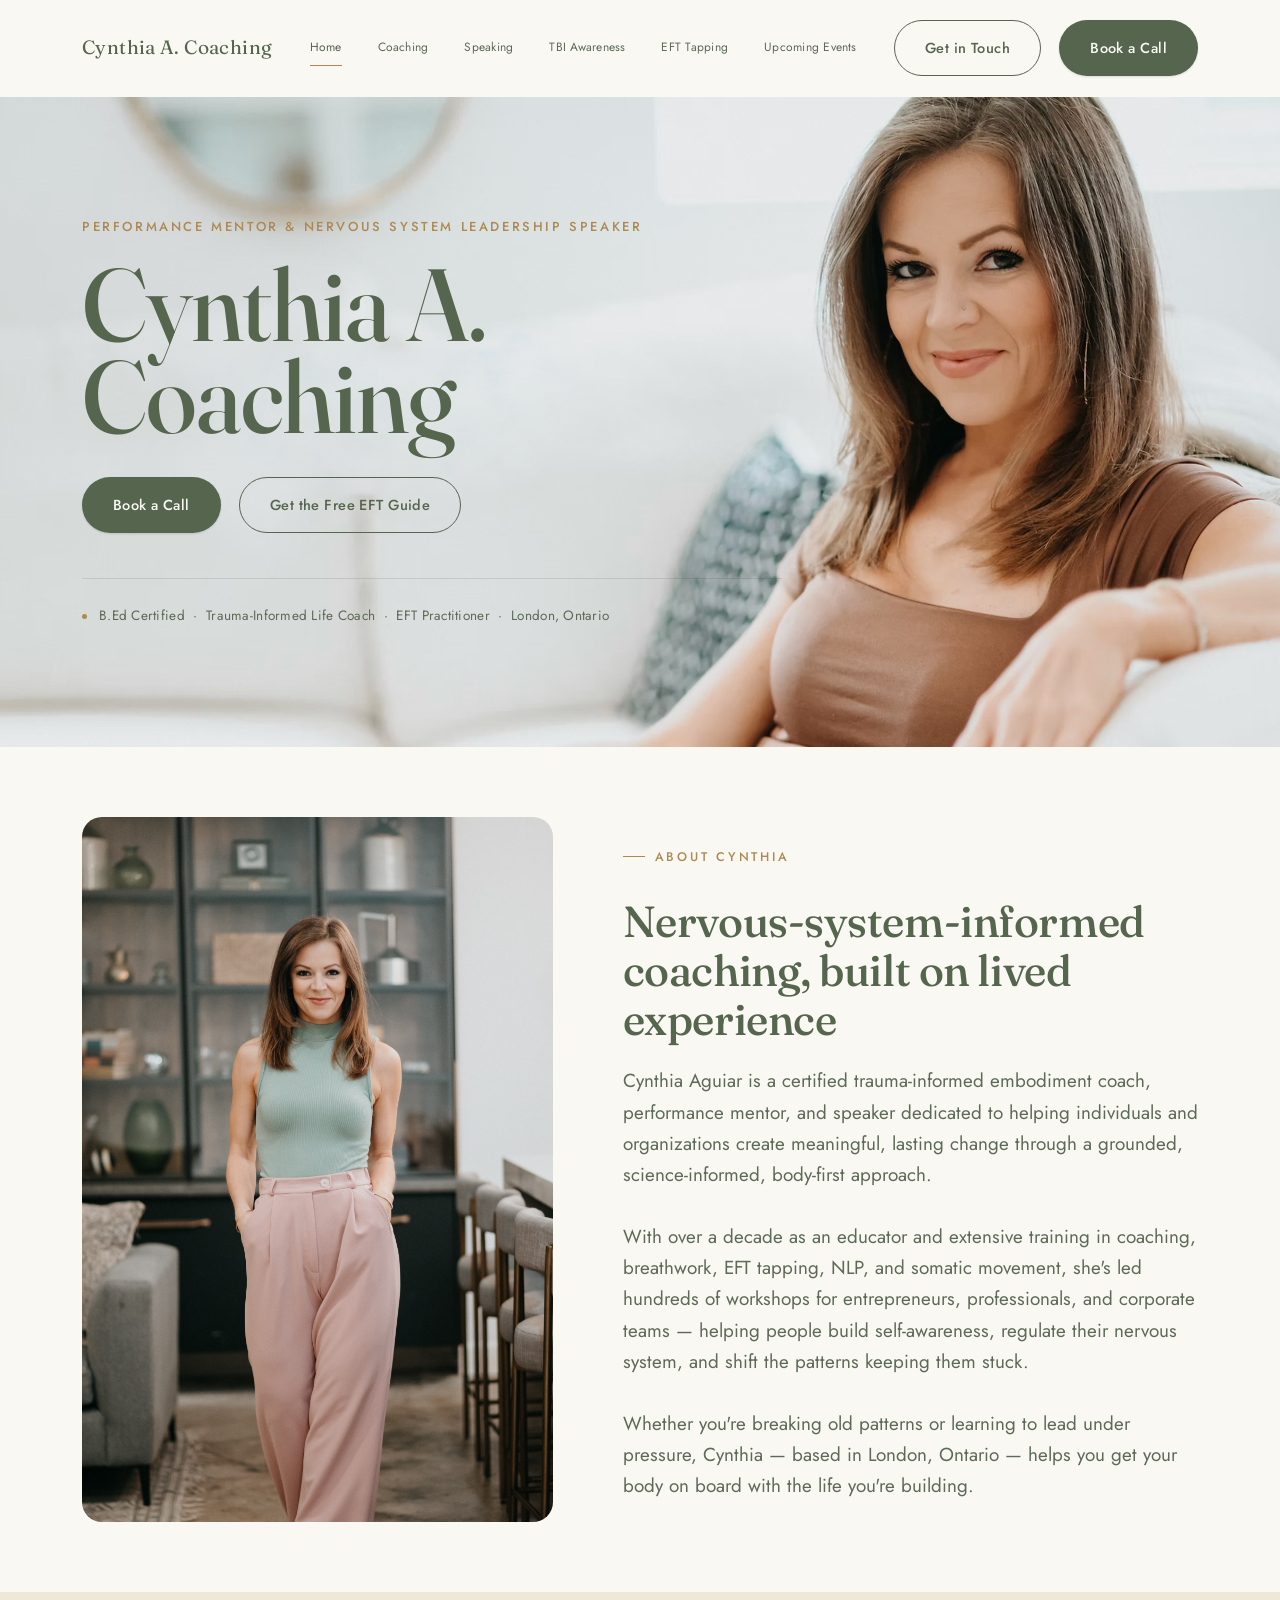
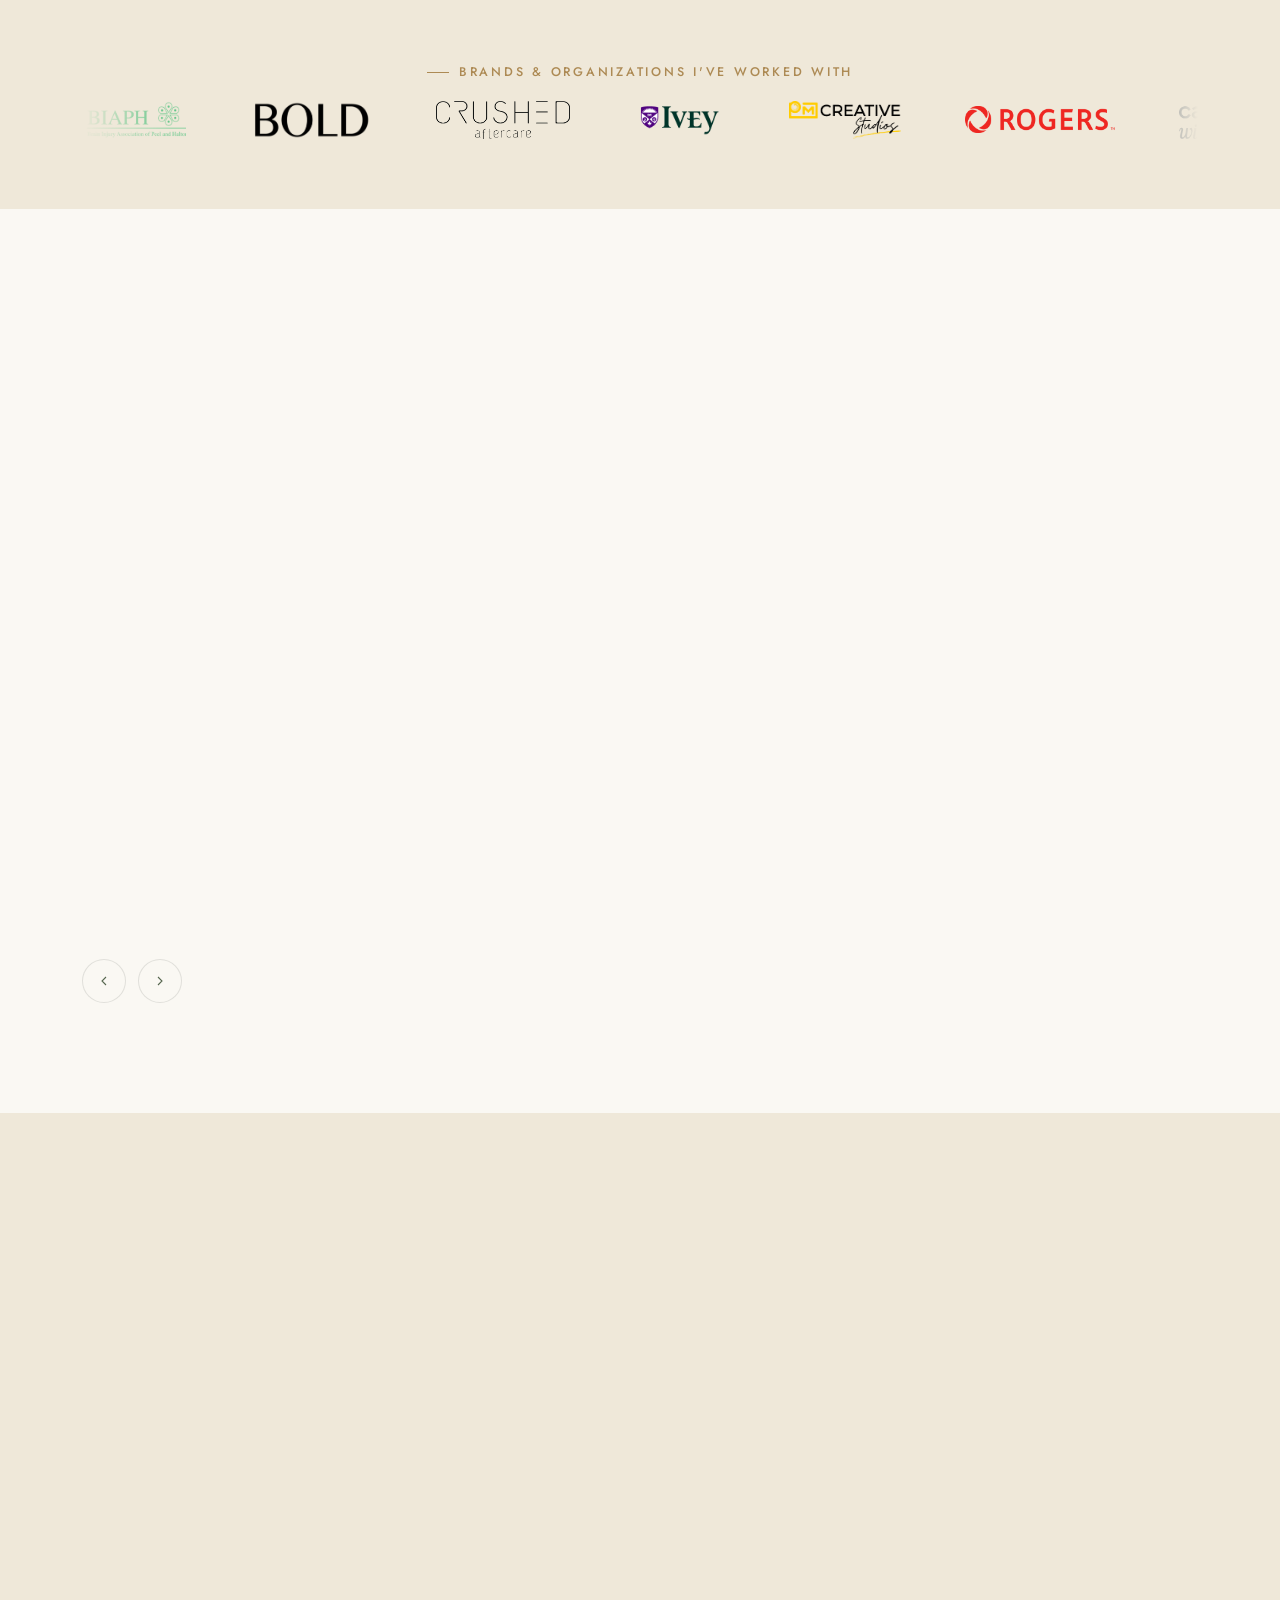
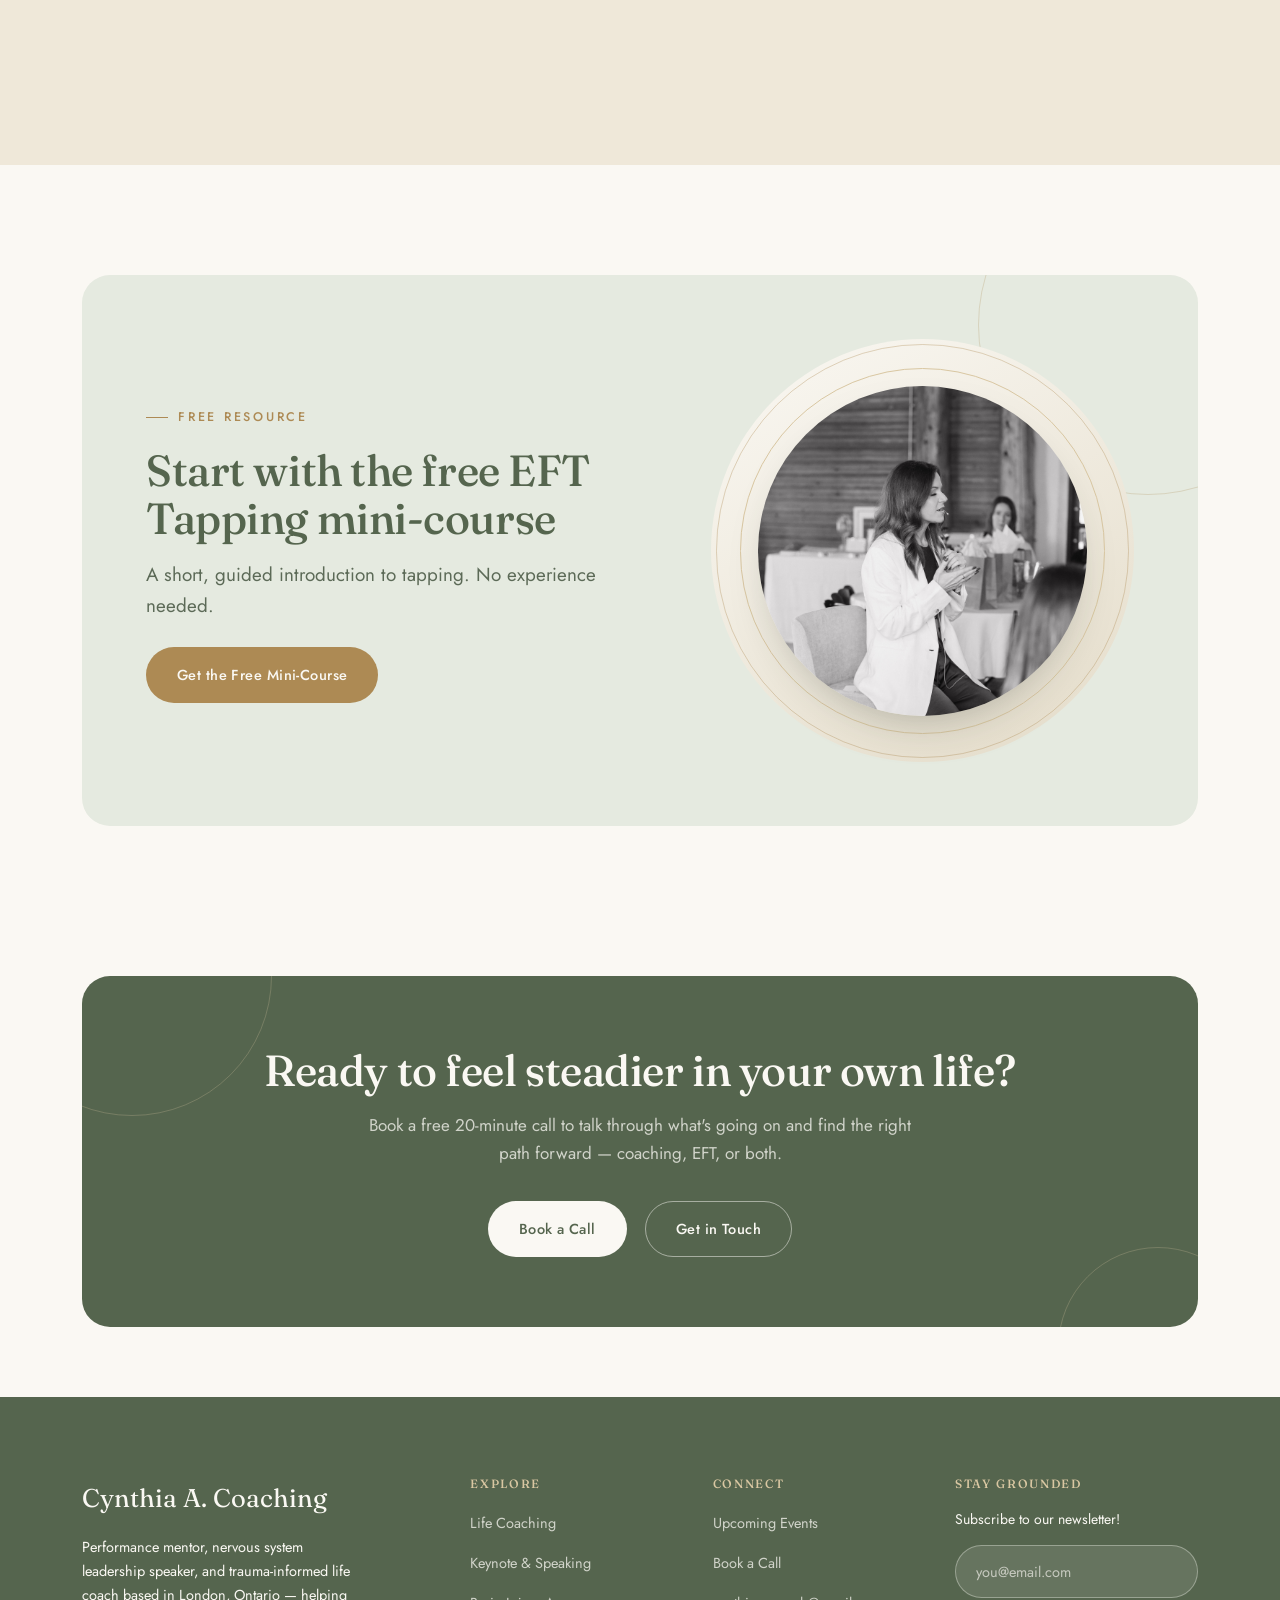
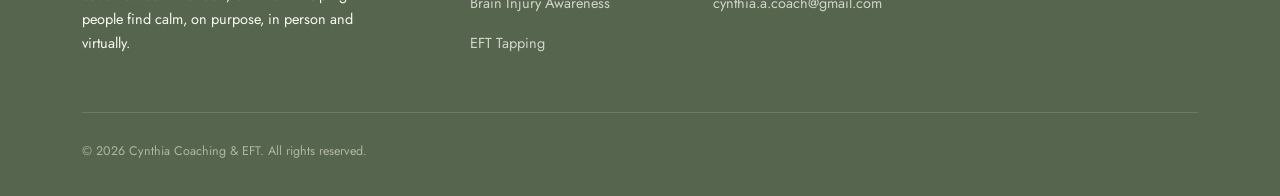
==== index.html @ 51f92c17 "Fix oversized gap after the last featured testimonial .testimonial-featured had a flat margin-bottom" ====
<!doctype html>
<html lang="en">
<head>
<meta charset="UTF-8">
<meta name="viewport" content="width=device-width, initial-scale=1.0">
<title>Life Coach &amp; Speaker in London, Ontario | Cynthia A. Coaching</title>
<meta name="description" content="Trauma-informed life coaching, EFT tapping and keynote speaking with Cynthia Aguiar — serving London, Ontario in person and virtually across Canada.">
<link rel="icon" type="image/svg+xml" href="favicon.svg">
<link rel="icon" type="image/png" sizes="32x32" href="favicon-32.png">
<link rel="apple-touch-icon" href="apple-touch-icon.png">
<meta property="og:type" content="website">
<meta property="og:site_name" content="Cynthia A. Coaching">
<meta property="og:title" content="Life Coach &amp; Speaker in London, Ontario | Cynthia A. Coaching">
<meta property="og:description" content="Trauma-informed life coaching, EFT tapping and keynote speaking with Cynthia Aguiar — serving London, Ontario in person and virtually across Canada.">
<meta property="og:url" content="https://iveyvisuals.github.io/Cynthia_A_Coaching/">
<meta property="og:image" content="https://iveyvisuals.github.io/Cynthia_A_Coaching/images/og-image.jpg">
<meta property="og:image:width" content="1200">
<meta property="og:image:height" content="630">
<meta name="twitter:card" content="summary_large_image">
<meta name="twitter:title" content="Life Coach &amp; Speaker in London, Ontario | Cynthia A. Coaching">
<meta name="twitter:description" content="Trauma-informed life coaching, EFT tapping and keynote speaking with Cynthia Aguiar — serving London, Ontario in person and virtually across Canada.">
<meta name="twitter:image" content="https://iveyvisuals.github.io/Cynthia_A_Coaching/images/og-image.jpg">
<link rel="canonical" href="https://iveyvisuals.github.io/Cynthia_A_Coaching/">
<link rel="preconnect" href="https://fonts.googleapis.com">
<link rel="preconnect" href="https://fonts.gstatic.com" crossorigin>
<link href="https://fonts.googleapis.com/css2?family=Fraunces:ital,opsz,wght@0,9..144,400;0,9..144,500;0,9..144,600;1,9..144,400;1,9..144,500&family=Jost:wght@300;400;500;600&display=swap" rel="stylesheet">
<link rel="stylesheet" href="styles.css?v=16">
<script type="application/ld+json">
{
  "@context": "https://schema.org",
  "@graph": [
    {
      "@type": "ProfessionalService",
      "@id": "https://iveyvisuals.github.io/Cynthia_A_Coaching/#business",
      "name": "Cynthia A. Coaching",
      "alternateName": "Cynthia Aguiar",
      "url": "https://iveyvisuals.github.io/Cynthia_A_Coaching/",
      "image": "https://iveyvisuals.github.io/Cynthia_A_Coaching/images/Cynthia_1.jpg",
      "email": "cynthia.a.coach@gmail.com",
      "description": "Trauma-informed life coaching, EFT tapping, keynote speaking and brain injury awareness education with Cynthia Aguiar, serving London, Ontario in person and virtually across Canada.",
      "areaServed": {
        "@type": "City",
        "name": "London, Ontario, Canada"
      },
      "founder": { "@id": "https://iveyvisuals.github.io/Cynthia_A_Coaching/#cynthia" },
      "priceRange": "$$"
    },
    {
      "@type": "Person",
      "@id": "https://iveyvisuals.github.io/Cynthia_A_Coaching/#cynthia",
      "name": "Cynthia Aguiar",
      "jobTitle": "Life Coach, Keynote Speaker & EFT Practitioner",
      "description": "Trauma-informed life coach, performance mentor and nervous-system leadership speaker based in London, Ontario.",
      "url": "https://iveyvisuals.github.io/Cynthia_A_Coaching/",
      "image": "https://iveyvisuals.github.io/Cynthia_A_Coaching/images/Cynthia_1.jpg",
      "worksFor": { "@id": "https://iveyvisuals.github.io/Cynthia_A_Coaching/#business" },
      "address": {
        "@type": "PostalAddress",
        "addressLocality": "London",
        "addressRegion": "Ontario",
        "addressCountry": "CA"
      }
    }
  ]
}
</script>
</head>
<body>

<header class="site-header">
  <div class="header-inner">
    <a href="index.html" class="logo">Cynthia A. Coaching</a>
    <nav class="main-nav">
      <a href="index.html" class="active">Home</a>
      <a href="life-coaching.html">Coaching</a>
      <a href="keynote-speaking.html">Speaking</a>
      <a href="brain-injury-awareness.html">TBI Awareness</a>
      <a href="eft-tapping.html">EFT Tapping</a>
      <a href="upcoming-events.html">Upcoming Events</a>
      <div class="main-nav-cta">
        <a href="contact.html" target="_blank" rel="noopener" class="btn btn-ghost">Get in Touch</a>
        <a href="https://tidycal.com/cynthiaacoach/discovery" target="_blank" rel="noopener" class="btn btn-primary">Book a Call</a>
      </div>
    </nav>
    <div class="header-cta">
      <a href="contact.html" target="_blank" rel="noopener" class="btn btn-ghost">Get in Touch</a>
      <a href="https://tidycal.com/cynthiaacoach/discovery" target="_blank" rel="noopener" class="btn btn-primary">Book a Call</a>
    </div>
    <button class="nav-toggle" aria-label="Toggle menu"><span></span><span></span><span></span></button>
  </div>
</header>

<main>

  <!-- HERO -->
  <section class="hero">
    <div class="container hero-grid">
      <img src="HeroImage_Cynthia.png" alt="Cynthia Hero Image" class="reveal-pop in">
      <div class="hero-reveal">
        <div class="hero-kicker">Performance Mentor &amp; Nervous System Leadership Speaker</div>
        <h1>Cynthia A. Coaching<br><em></em></h1>
        <div class="btn-row">
          <a href="https://tidycal.com/cynthiaacoach/discovery" target="_blank" rel="noopener" class="btn btn-primary">Book a Call</a>
          <a href="https://go.cynthiacoaching.com/eft" target="_blank" rel="noopener" class="btn btn-ghost">Get the Free EFT Guide</a>
        </div>
        <div class="hero-credential">
          <span class="dot"></span> B.Ed Certified &nbsp;·&nbsp; Trauma-Informed Life Coach &nbsp;·&nbsp; EFT Practitioner &nbsp;·&nbsp; London, Ontario
        </div>
   
      </div>

    </div>
  </section>

  <!-- INTRO -->
<section class="tight">
  <div class="container">
    <div class="about-cynthia">

      <div class="about-image reveal-pop">
        <img src="images/Cynthia_1.jpg" alt="Cynthia Aguiar">
      </div>

      <div class="about-content reveal">
        <div class="eyebrow">About Cynthia</div>

        <h2>Nervous-system-informed coaching, built on lived experience</h2>

        <p class="lede">
          Cynthia Aguiar is a certified trauma-informed embodiment coach, performance mentor, and speaker dedicated to helping individuals and organizations create meaningful, lasting change through a grounded, science-informed, body-first approach.

          <br><br>

          With over a decade as an educator and extensive training in coaching, breathwork, EFT tapping, NLP, and somatic movement, she's led hundreds of workshops for entrepreneurs, professionals, and corporate teams — helping people build self-awareness, regulate their nervous system, and shift the patterns keeping them stuck.

          <br><br>

          Whether you're breaking old patterns or learning to lead under pressure, Cynthia — based in London, Ontario — helps you get your body on board with the life you're building.
        </p>
      </div>

    </div>
  </div>
</section>

  <!-- LOGO CAROUSEL -->
  <section class="section-alt tight">
    <div class="container">
      <div class="eyebrow reveal" style="justify-content:center; display:flex;">Brands &amp; Organizations I've Worked With</div>
      <div class="marquee reveal">
        <div class="marquee-track">
          <img class="logo-chip" src="logos/BIAPH.png" alt="Brain Injury Association of Peel and Halton logo">
          <img class="logo-chip" src="logos/Bold-Logo-07-e1608304509484.png" alt="Bold logo">
          <img class="logo-chip" src="logos/CRUSHED-LOGO-BLACK-1024x290.png" alt="Crushed Aftercare logo">
          <img class="logo-chip" src="logos/Ivey+Logo.png" alt="Ivey Business School logo">
          <img class="logo-chip" src="logos/PMCS_Logo_2C_black.png" alt="PM Creative Studios logo">
          <img class="logo-chip" src="logos/Rogers_logo.svg.webp" alt="Rogers logo">
          <img class="logo-chip" src="logos/carriedwithlove.webp" alt="Carried With Love logo">
          <img class="logo-chip" src="logos/trackunit_logotype_rgb_red.webp" alt="Trackunit logo">
          <!-- duplicated for seamless loop -->
          <img class="logo-chip" src="logos/BIAPH.png" alt="" aria-hidden="true">
          <img class="logo-chip" src="logos/Bold-Logo-07-e1608304509484.png" alt="" aria-hidden="true">
          <img class="logo-chip" src="logos/CRUSHED-LOGO-BLACK-1024x290.png" alt="" aria-hidden="true">
          <img class="logo-chip" src="logos/Ivey+Logo.png" alt="" aria-hidden="true">
          <img class="logo-chip" src="logos/PMCS_Logo_2C_black.png" alt="" aria-hidden="true">
          <img class="logo-chip" src="logos/Rogers_logo.svg.webp" alt="" aria-hidden="true">
          <img class="logo-chip" src="logos/carriedwithlove.webp" alt="" aria-hidden="true">
          <img class="logo-chip" src="logos/trackunit_logotype_rgb_red.webp" alt="" aria-hidden="true">
        </div>
      </div>
    </div>
  </section>

  <!-- SERVICES CAROUSEL -->
  <section>
    <div class="container">
      <div class="section-head reveal">
        <div class="eyebrow">Choose the path that fits where you are</div>
        <h2>Ways To Work Together</h2>
      </div>

      <div data-carousel>
        <div class="carousel">

          <article class="service-card reveal">
            <div class="icon-wrap">
              <svg viewBox="0 0 24 24" fill="none" stroke-width="1.5" stroke-linecap="round" stroke-linejoin="round"><path d="M12 3c-4 3-7 7-7 11a7 7 0 0 0 14 0c0-4-3-8-7-11Z"/><path d="M12 12v9"/></svg>
            </div>
            <h3>1:1 Transformational Coaching</h3>
            <p>Personalized, body-first coaching designed to help you understand and shift the patterns keeping you stuck, regulate your nervous system, strengthen self-trust, and create meaningful change in your life, relationships, career, or business.</p>
            <a href="life-coaching.html" class="card-link">Explore Life Coaching <svg viewBox="0 0 24 24" fill="none" stroke="currentColor" stroke-width="1.6"><path d="M5 12h14M13 6l6 6-6 6"/></svg></a>
          </article>

          <article class="service-card reveal">
            <div class="icon-wrap">
              <svg viewBox="0 0 24 24" fill="none" stroke-width="1.5" stroke-linecap="round" stroke-linejoin="round"><rect x="9" y="2" width="6" height="12" rx="3"/><path d="M5 11a7 7 0 0 0 14 0M12 18v4M8 22h8"/></svg>
            </div>
            <h3>Workshops &amp; Public Speaking</h3>
            <p>Engaging, experiential talks and workshops for organizations, corporate teams, entrepreneurs, and professional communities. Cynthia brings nervous system regulation into real-world conversations around performance, leadership, resilience, workplace well-being, and navigating pressure.</p>
            <a href="keynote-speaking.html" class="card-link">Explore Speaking <svg viewBox="0 0 24 24" fill="none" stroke="currentColor" stroke-width="1.6"><path d="M5 12h14M13 6l6 6-6 6"/></svg></a>
          </article>

          <article class="service-card reveal">
            <div class="icon-wrap">
              <svg viewBox="0 0 24 24" fill="none" stroke-width="1.5" stroke-linecap="round" stroke-linejoin="round"><path d="M8 12V7a2 2 0 1 1 4 0v4M12 11V6a2 2 0 1 1 4 0v5M16 11V8a2 2 0 1 1 4 0v6a7 7 0 0 1-7 7h-1a7 7 0 0 1-6-3.4L4 14"/></svg>
            </div>
            <h3>EFT Tapping</h3>
            <p>A gentle, evidence-informed mind-body technique used to regulate the body's stress response and work with the emotional patterns and beliefs that can sit underneath it. Cynthia offers EFT tapping for individuals, entrepreneurs, performers, students, athletes, and teams.</p>
            <a href="eft-tapping.html" class="card-link">Explore EFT Tapping <svg viewBox="0 0 24 24" fill="none" stroke="currentColor" stroke-width="1.6"><path d="M5 12h14M13 6l6 6-6 6"/></svg></a>
          </article>

          <article class="service-card reveal">
            <div class="icon-wrap">
              <svg viewBox="0 0 24 24" fill="none" stroke-width="1.5" stroke-linecap="round" stroke-linejoin="round"><path d="M12 4a5 5 0 0 1 5 5c0 1.5-.6 2.2-1.2 3-.6.8-1.3 1.6-1.3 3.2V17H9.5v-1.8c0-1.6-.7-2.4-1.3-3.2C7.6 11.2 7 10.5 7 9a5 5 0 0 1 5-5Z"/><path d="M9.5 20h5M10.5 22h3"/></svg>
            </div>
            <h3>Brain Injury Awareness</h3>
            <p>Drawing from Cynthia's own lived experience with brain injury, these talks and workshops combine personal storytelling, nervous system education, and practical strategies for living, working, and leading after brain injury.</p>
            <a href="brain-injury-awareness.html" class="card-link">Learn Her Story <svg viewBox="0 0 24 24" fill="none" stroke="currentColor" stroke-width="1.6"><path d="M5 12h14M13 6l6 6-6 6"/></svg></a>
          </article>

        </div>
        <div class="carousel-nav">
          <button class="carousel-btn" data-prev aria-label="Previous"><svg viewBox="0 0 24 24" fill="none" stroke="currentColor" stroke-width="1.6"><path d="M15 6l-6 6 6 6"/></svg></button>
          <button class="carousel-btn" data-next aria-label="Next"><svg viewBox="0 0 24 24" fill="none" stroke="currentColor" stroke-width="1.6"><path d="M9 6l6 6-6 6"/></svg></button>
        </div>
      </div>
    </div>
  </section>

  <!-- WHY WORK WITH CYNTHIA -->
  <section class="section-alt">
    <div class="container">
      <div class="section-head reveal">
        <div class="eyebrow">A calmer nervous system changes everything else</div>
        <h2>Why Work With Me?</h2>
      </div>
      <div class="grid-4">
        <div class="pillar reveal">
          <span class="num">01</span>
          <h3>More Than a Mindset</h3>
          <p>We work with the whole person.
Your thoughts matter, but so do your beliefs, emotions, patterns and nervous system responses.</p>
        </div>
        <div class="pillar reveal">
          <span class="num">02</span>
          <h3>Designed for Transformation</h3>
          <p>Conscious insight meets subconscious and body-based work. I integrate coaching, EFT tapping,
nervous system regulation and somatic practices, selecting the right tools based on your goals.</p>
        </div>
        <div class="pillar reveal">
          <span class="num">03</span>
          <h3>Personalized to You</h3>
          <p>No cookie-cutter process. While every coaching program follows a strategic transformational framework,

every session is personalized to your goals, challenges and season of life.</p>
        </div>
        <div class="pillar reveal">
          <span class="num">04</span>
          <h3>Experience + Expertise</h3>
          <p>A trauma-informed approach shaped by professional training and years of experience in
coaching, education, nervous system work, EFT, somatic practices and high-performance
environments.</p>
        </div>
      </div>
    </div>
  </section>

  <!-- FREE OFFER -->
  <section id="offer">
    <div class="container">
      <div class="offer">
        <div class="reveal">
          <div class="eyebrow">Free Resource</div>
          <h2>Start with the free EFT Tapping mini-course</h2>
          <p class="lede" style="margin-top:16px;">A short, guided introduction to tapping. No experience needed.</p>
          <div class="btn-row" style="margin-top:26px;">
            <a href="https://go.cynthiacoaching.com/eft" target="_blank" rel="noopener" class="btn btn-gold">Get the Free Mini-Course</a>
          </div>
        </div>
        <div class="offer-visual reveal-pop">
          <div class="breath-wrap">
            <div class="breath-ring r1"></div>
            <div class="breath-ring r2"></div>
            <img src="images/EFTTapping_4.jpg" alt="Cynthia Aguiar" style="object-position: center 12%;">
          </div>
        </div>
      </div>
    </div>
  </section>

  <!-- CTA BAND -->
  <section id="book" class="tight">
    <div class="container">
      <div class="cta-band reveal">
        <h2>Ready to feel steadier in your own life?</h2>
        <p>Book a free 20-minute call to talk through what's going on and find the right path forward — coaching, EFT, or both.</p>
        <div class="btn-row">
          <a href="https://tidycal.com/cynthiaacoach/discovery" target="_blank" rel="noopener" class="btn btn-light">Book a Call</a>
          <a href="contact.html" target="_blank" rel="noopener" class="btn btn-ghost" style="border-color:rgba(250,248,243,0.5); color:#FAF8F3;">Get in Touch</a>
        </div>
      </div>
    </div>
  </section>

</main>

<footer class="site-footer">
  <div class="container">
    <div class="footer-grid">
      <div>
        <div class="footer-logo">Cynthia A. Coaching</div>
        <p style="max-width:280px; font-size:14.5px; color: #FAF8F3;">Performance mentor, nervous system leadership speaker, and trauma-informed life coach based in London, Ontario &mdash; helping people find calm, on purpose, in person and virtually.</p>
      </div>
      <div class="footer-col">
        <h4>Explore</h4>
        <ul>
          <li><a href="life-coaching.html">Life Coaching</a></li>
          <li><a href="keynote-speaking.html">Keynote &amp; Speaking</a></li>
          <li><a href="brain-injury-awareness.html">Brain Injury Awareness</a></li>
          <li><a href="eft-tapping.html">EFT Tapping</a></li>
        </ul>
      </div>
      <div class="footer-col">
        <h4>Connect</h4>
        <ul>
          <li><a href="upcoming-events.html">Upcoming Events</a></li>
          <li><a href="https://tidycal.com/cynthiaacoach/discovery" target="_blank" rel="noopener">Book a Call</a></li>
          <li><a href="mailto:cynthia.a.coach@gmail.com">cynthia.a.coach@gmail.com</a></li>
        </ul>
      </div>
      <div class="footer-col">
        <h4>Stay Grounded</h4>
        <p style="font-size:14px; margin-bottom:14px; color:#FAF8F3">Subscribe to our newsletter!</p>
        <form class="offer-form" style="margin:0;">
          <input type="email" required placeholder="you@email.com">
        </form>
      </div>
    </div>
    <div class="footer-bottom">
      <span>© 2026 Cynthia Coaching &amp; EFT. All rights reserved.</span>
      
    </div>
  </div>
</footer>

<script src="script.js"></script>
</body>
</html>
---- styles.css ----
/* =========================================================
   CYNTHIA — Life & EFT Coaching
   Design tokens
   ========================================================= */
:root{
  --bg:            #FAF8F3;   /* soft ivory */
  --bg-alt:        #EFE8D9;   /* warm sand */
  --bg-deep:       #E4DCC9;   /* deeper sand, for contrast blocks */
  --sage:          #8A9A82;   /* calm sage */
  --sage-dark:     #55654E;   /* deep moss, headings on light */
  --sage-pale:     #E5EAE0;   /* pale sage wash */
  --ink:           #2B342A;   /* near-black green, primary text */
  --ink-soft:      #5C6A57;   /* secondary text */
  --gold:          #AD8A54;   /* muted brass accent */
  --gold-light:    #D9C7A2;
  --line:          rgba(43,52,42,0.12);
  --line-soft:     rgba(43,52,42,0.07);
  --white:         #FFFFFF;

  --font-display:  'Fraunces', 'Iowan Old Style', serif;
  --font-body:     'Jost', 'Inter', sans-serif;

  --container:     1180px;
  --radius-s:      6px;
  --radius-m:      14px;
  --radius-l:      28px;

  --ease: cubic-bezier(.4,0,.2,1);
}

*, *::before, *::after{ box-sizing: border-box; }
html{ scroll-behavior: smooth; }
@media (prefers-reduced-motion: reduce){
  html{ scroll-behavior: auto; }
  *, *::before, *::after{ animation-duration: 0.001ms !important; animation-iteration-count: 1 !important; transition-duration: 0.001ms !important; scroll-behavior: auto !important; }
}

body{
  margin:0;
  background: var(--bg);
  color: var(--ink);
  font-family: var(--font-body);
  font-size: 17px;
  line-height: 1.65;
  -webkit-font-smoothing: antialiased;
  overflow-x: hidden;
}

img{ max-width:100%; display:block; }
a{ color: inherit; text-decoration:none; }
ul{ margin:0; padding:0; list-style:none; }
button{ font-family: inherit; cursor:pointer; }

.container{
  max-width: var(--container);
  margin: 0 auto;
  padding: 0 32px;
}

/* ---------- Typography ---------- */
h1,h2,h3,h4{
  font-family: var(--font-display);
  color: var(--sage-dark);
  font-weight: 500;
  line-height: 1.12;
  margin: 0;
  letter-spacing: -0.01em;
}
h1{ font-size: clamp(2.6rem, 5vw, 4.4rem); font-weight: 480; }
h2{ font-size: clamp(2rem, 3.4vw, 2.9rem); }
h3{ font-size: clamp(1.25rem, 2vw, 1.6rem); }
p{ margin: 0 0 1em; color: var(--ink-soft); }
p:last-child{ margin-bottom: 0; }

.eyebrow{
  display:inline-flex;
  align-items:center;
  gap:10px;
  font-family: var(--font-body);
  font-size: 12.5px;
  letter-spacing: 0.22em;
  text-transform: uppercase;
  color: var(--gold);
  font-weight: 500;
  margin-bottom: 18px;
}
.eyebrow::before{
  content:"";
  width: 22px; height: 1px;
  background: var(--gold);
}

.lede{
  font-size: 1.18rem;
  color: var(--ink-soft);
  max-width: 620px;
}

/* ---------- Buttons ---------- */
.btn{
  display:inline-flex;
  align-items:center;
  justify-content:center;
  gap:8px;
  padding: 15px 30px;
  border-radius: 999px;
  font-size: 14.5px;
  letter-spacing: 0.03em;
  font-weight: 500;
  border: 1px solid transparent;
  transition: transform .35s var(--ease), background .35s var(--ease), color .35s var(--ease), border-color .35s var(--ease), box-shadow .35s var(--ease);
  white-space: nowrap;
}
.btn-primary{
  background: var(--sage-dark);
  color: var(--bg);
  box-shadow: 0 1px 2px rgba(43,52,42,0.15);
}
.btn-primary:hover{ background: var(--ink); transform: translateY(-2px); box-shadow: 0 10px 24px rgba(43,52,42,0.22); }
.btn-ghost{
  background: transparent;
  color: var(--sage-dark);
  border-color: var(--sage-dark);
}
.btn-ghost:hover{ background: var(--sage-dark); color: var(--bg); transform: translateY(-2px); }
.btn-gold{
  background: var(--gold);
  color: var(--bg);
}
.btn-gold:hover{ background: var(--sage-dark); transform: translateY(-2px); }
.btn-light{
  background: var(--bg);
  color: var(--sage-dark);
}
.btn-light:hover{ background: var(--white); transform: translateY(-2px); }
.btn-row{ display:flex; gap:14px; flex-wrap:wrap; align-items:center; }

/* ---------- Header ---------- */
.site-header{
  position: sticky;
  top:0;
  z-index: 100;
  background: rgba(250,248,243,0.86);
  backdrop-filter: blur(10px);
  border-bottom: 1px solid transparent;
  transition: border-color .4s var(--ease), background .4s var(--ease);
}
.site-header.scrolled{
  border-bottom-color: var(--line);
}
.header-inner{
  display:flex;
  align-items:center;
  justify-content:space-between;
  padding: 20px 32px;
  max-width: var(--container);
  margin:0 auto;
}
.logo{
  font-family: var(--font-display);
  font-size: 1.2rem;
  letter-spacing: 0.02em;
  color: var(--sage-dark);
  display:flex;
  align-items:baseline;
  gap:10px;
}
.logo small{
  font-family: var(--font-body);
  font-size: 10.5px;
  letter-spacing: 0.18em;
  text-transform: uppercase;
  color: var(--gold);
  font-weight: 500;
}
.main-nav{
  display:flex;
  align-items:center;
  gap: 36px;
}
.main-nav a{
  font-size: 12px;
  letter-spacing: 0.02em;
  color: var(--ink-soft);
  position: relative;
  padding: 4px 0;
  transition: color .3s var(--ease);
}
.main-nav a:hover, .main-nav a.active{ color: var(--sage-dark); }
.main-nav a.active::after{
  content:"";
  position:absolute;
  left:0; right:0; bottom:-4px;
  height:1px;
  background: var(--gold);
}
.header-cta{ display:flex; align-items:center; gap:18px; }
.main-nav-cta{ display:none; }
.nav-toggle{
  display:none;
  background:none; border:none;
  width: 30px; height: 22px;
  position:relative;
}
.nav-toggle span{
  position:absolute; left:0; right:0; height:1px; background: var(--sage-dark);
  transition: transform .3s var(--ease), opacity .3s var(--ease), top .3s var(--ease);
}
.nav-toggle span:nth-child(1){ top:0; }
.nav-toggle span:nth-child(2){ top:10px; }
.nav-toggle span:nth-child(3){ top:20px; }
.nav-toggle.open span:nth-child(1){ top:10px; transform: rotate(45deg); }
.nav-toggle.open span:nth-child(2){ opacity:0; }
.nav-toggle.open span:nth-child(3){ top:10px; transform: rotate(-45deg); }

/* ---------- Breathing ring signature motif ---------- */
.breath-wrap{ position:relative; display:flex; align-items:center; justify-content:center; width:78%; height:78%; }
.breath-wrap img{
  width:100%; height:100%;
  object-fit:cover;
  border-radius:50%;
  display:block;
  position:relative;
  z-index:1;
  box-shadow: 0 20px 45px -20px rgba(43,52,42,0.35);
}
.breath-ring{
  position:absolute;
  border:1px solid var(--gold-light);
  border-radius:50%;
  animation: breathe 7s var(--ease) infinite;
  pointer-events:none;
}
.breath-ring.r1{ inset:-18px; animation-delay: 0s; }
.breath-ring.r2{ inset:-42px; animation-delay: .6s; border-color: rgba(173,138,84,0.35); }
.breath-ring.r3{ inset:-70px; animation-delay: 1.2s; border-color: rgba(173,138,84,0.2); }
@keyframes breathe{
  0%   { transform: scale(0.96); opacity: .55; }
  50%  { transform: scale(1.04); opacity: .95; }
  100% { transform: scale(0.96); opacity: .55; }
}

.divider-breath{
  display:flex; align-items:center; justify-content:center;
  gap: 10px;
  margin: 0 auto;
  width: fit-content;
}
.divider-breath span{
  width:6px; height:6px; border-radius:50%;
  background: var(--gold-light);
  animation: breathe-dot 3.6s var(--ease) infinite;
}
.divider-breath span:nth-child(2){ animation-delay: .4s; background: var(--gold); width:8px; height:8px; }
.divider-breath span:nth-child(3){ animation-delay: .8s; }
@keyframes breathe-dot{
  0%,100%{ transform: scale(0.85); opacity:.5; }
  50%{ transform: scale(1.25); opacity:1; }
}

/* ---------- Sections ---------- */
section{ padding: 110px 0; position:relative; }
section.tight{ padding: 70px 0; }
.section-alt{ background: var(--bg-alt); }
.section-deep{ background: var(--sage-dark); color: var(--bg); }
.section-deep h2, .section-deep h3{ color: var(--bg); }
.section-deep p{ color: rgba(250,248,243,0.75); }
.section-deep .eyebrow{ color: var(--gold-light); }
.section-deep .eyebrow::before{ background: var(--gold-light); }
.section-deep .audience-card h3{ color: var(--ink); }
.section-deep .audience-card p{ color: var(--ink-soft); }

.section-head{ max-width: 720px; margin-bottom: 56px; }
.section-head.center{ margin-left:auto; margin-right:auto; text-align:center; }

/* reveal-on-scroll */
.reveal{ opacity:0; transform: translateY(26px); transition: opacity .9s var(--ease), transform .9s var(--ease); }
.reveal.in{ opacity:1; transform:none; }
.reveal-pop{ opacity:0; transform: scale(.94) translateY(14px); transition: opacity .8s var(--ease), transform .8s var(--ease); }
.reveal-pop.in{ opacity:1; transform: scale(1) translateY(0); }

/* Hero text — fades in on page load (always above the fold, no scroll trigger needed) */
@keyframes hero-fade-in{
  from{ opacity:0; transform: translateY(22px); }
  to{ opacity:1; transform: none; }
}
.hero-reveal{ animation: hero-fade-in 1s var(--ease) both; }

/* ---------- Hero ---------- */
.hero{
  padding: 45px 0 45px;
  position:relative;
  overflow:hidden;
}
.hero-grid{
  display:grid;
  grid-template-columns: 1.05fr 0.95fr;
  gap: 64px;
  align-items:center;
}
.hero-kicker{
  font-family: var(--font-body);
  font-size: 13px;
  letter-spacing: 0.2em;
  text-transform: uppercase;
  color: var(--gold);
  margin-bottom: 20px;
  font-weight: 500;
}
.hero h1{ margin-bottom: 20px; }
.hero h1 em{ font-style: italic; color: var(--gold); }
.hero .lede{ margin-bottom: 36px; }
.hero-credential{
  display:flex; gap:12px; align-items:center;
  margin-top: 34px;
  padding-top: 26px;
  border-top: 1px solid var(--line);
  font-size: 13.5px;
  color: var(--ink-soft);
  letter-spacing: .02em;
}
.hero-credential .dot{ width:5px; height:5px; border-radius:50%; background: var(--gold); flex:none; }

.portrait-frame{
  position:relative;
  aspect-ratio: 4/5;
  border-radius: var(--radius-l);
  background: linear-gradient(150deg, var(--sage-pale), var(--bg-deep));
  display:flex; align-items:center; justify-content:center;
  overflow:visible;
}
.portrait-frame .placeholder-label{
  position:absolute; bottom:22px; left:22px; right:22px;
  font-size:11.5px; letter-spacing:.1em; text-transform:uppercase;
  color: var(--sage-dark); opacity:.55;
  background: rgba(255,255,255,.55);
  padding:8px 14px; border-radius: 999px;
  text-align:center;
}
.portrait-svg{ width: 58%; opacity: .85; }

/* ---------- Logo marquee ---------- */
.marquee{
  overflow:hidden;
  position:relative;
  -webkit-mask-image: linear-gradient(90deg, transparent, #000 8%, #000 92%, transparent);
  mask-image: linear-gradient(90deg, transparent, #000 8%, #000 92%, transparent);
}
.marquee-track{
  display:flex;
  align-items:center;
  width: max-content;
  gap: 64px;
  animation: scroll-left 34s linear infinite;
}
.marquee:hover .marquee-track{ animation-play-state: paused; }
@keyframes scroll-left{
  from{ transform: translateX(0); }
  to{ transform: translateX(-50%); }
}
.logo-chip{
  height: 38px;
  width: auto;
  max-width: 150px;
  object-fit: contain;
  flex: none;
  transition: transform .3s var(--ease);
}
.logo-chip:hover{ transform: translateY(-3px); }

/* ---------- Service / card carousel ---------- */
.carousel{
  display:flex;
  gap: 26px;
  overflow-x:auto;
  scroll-snap-type: x mandatory;
  padding: 6px 4px 26px;
  scrollbar-width: none;
}
.carousel::-webkit-scrollbar{ display:none; }
.carousel > *{ scroll-snap-align:start; flex: 0 0 auto; }

.service-card{
  width: min(340px, 82vw);
  background: var(--bg);
  border: 1px solid var(--line);
  border-radius: var(--radius-m);
  padding: 30px;
  display:flex;
  flex-direction:column;
  gap: 18px;
  transition: transform .4s var(--ease), box-shadow .4s var(--ease), border-color .4s var(--ease);
}
.service-card:hover{
  transform: translateY(-6px);
  box-shadow: 0 26px 44px -20px rgba(43,52,42,0.28);
  border-color: transparent;
}
.service-card .icon-wrap{
  width:54px; height:54px;
  border-radius: 50%;
  background: var(--sage-pale);
  display:flex; align-items:center; justify-content:center;
}
.service-card .icon-wrap svg{ width:26px; height:26px; stroke: var(--sage-dark); }
.service-card h3{ font-size: 1.28rem; }
.service-card p{ font-size: 15px; }
.service-card .card-link{
  margin-top:auto;
  font-size: 13px;
  letter-spacing:.05em;
  text-transform:uppercase;
  color: var(--gold);
  display:inline-flex; align-items:center; gap:8px;
}
.service-card .card-link svg{ width:14px; height:14px; transition: transform .3s var(--ease); }
.service-card:hover .card-link svg{ transform: translateX(4px); }

.carousel-nav{ display:flex; gap:12px; margin-top: 6px; }
.carousel-btn{
  width:44px; height:44px; border-radius:50%;
  border:1px solid var(--line);
  background: var(--bg);
  display:flex; align-items:center; justify-content:center;
  transition: background .3s var(--ease), border-color .3s var(--ease), transform .2s var(--ease);
}
.carousel-btn:hover{ background: var(--sage-dark); border-color: var(--sage-dark); transform: translateY(-2px); }
.carousel-btn:hover svg{ stroke: var(--bg); }
.carousel-btn svg{ width:16px; height:16px; stroke: var(--sage-dark); transition: stroke .3s var(--ease); }

/* ---------- Pillars / grid ---------- */
.grid-2{ display:grid; grid-template-columns: 1fr 1fr; gap: 40px; }
.grid-3{ display:grid; grid-template-columns: repeat(3,1fr); gap: 32px; }
.grid-4{ display:grid; grid-template-columns: repeat(4,1fr); gap: 26px; }

.pillar{
  padding: 8px 0 8px 0;
}
.pillar .num{
  font-family: var(--font-display);
  font-style: italic;
  font-size: 1rem;
  color: var(--gold);
  margin-bottom: 14px;
  display:block;
}
.pillar h3{ margin-bottom: 12px; }
.pillar p{ font-size: 15.5px; }

/* ---------- Free offer ---------- */
.offer{
  background: var(--sage-pale);
  border-radius: var(--radius-l);
  padding: 64px;
  display:grid;
  grid-template-columns: 1.1fr 0.9fr;
  gap: 48px;
  align-items:center;
  position:relative;
  overflow:hidden;
}
.offer::before{
  content:"";
  position:absolute; width:340px; height:340px; border-radius:50%;
  border: 1px solid rgba(173,138,84,0.25);
  top:-120px; right:-120px;
}
.offer-form{
  display:flex; gap:10px; margin-top: 26px; flex-wrap:wrap;
}
.offer-form input[type=email]{
  flex:1; min-width: 200px;
  padding: 15px 20px;
  border-radius: 999px;
  border: 1px solid var(--line);
  background: var(--bg);
  font-family: var(--font-body);
  font-size: 14.5px;
  color: var(--ink);
}
.offer-form input[type=email]:focus{ outline: 2px solid var(--sage-dark); outline-offset: 2px; }
.offer-note{ font-size:12.5px; color: var(--ink-soft); margin-top:12px; opacity:.75; }

/* ---------- Contact form ---------- */
.contact-form{ display:flex; flex-direction:column; gap:18px; margin-top:8px; }
.contact-form[hidden]{ display:none; }
.contact-field label{
  display:block;
  font-size: 12px;
  letter-spacing: 0.1em;
  text-transform: uppercase;
  color: var(--ink-soft);
  margin-bottom: 8px;
}
.contact-form input, .contact-form textarea{
  width:100%;
  padding: 15px 20px;
  border-radius: var(--radius-m);
  border: 1px solid var(--line);
  background: var(--bg);
  font-family: var(--font-body);
  font-size: 15px;
  color: var(--ink);
}
.contact-form textarea{ min-height: 150px; resize: vertical; line-height: 1.6; }
.contact-form input:focus, .contact-form textarea:focus{ outline: 2px solid var(--sage-dark); outline-offset: 2px; }
.contact-note{ font-size:13px; color: var(--ink-soft); margin-top:16px; opacity:.85; }
.contact-success{
  display:flex; flex-direction:column; align-items:flex-start; gap:14px;
  background: var(--sage-pale);
  border: 1px solid var(--line);
  border-radius: var(--radius-m);
  padding: 40px 34px;
}
.contact-success[hidden]{ display:none; }
.contact-success .icon-wrap{ width:50px; height:50px; border-radius:50%; background: var(--bg); display:flex; align-items:center; justify-content:center; }
.contact-success .icon-wrap svg{ width:24px; height:24px; stroke: var(--sage-dark); }
.contact-success h3{ margin:0; }
.contact-success p{ margin:0; }
.offer-visual{
  aspect-ratio: 1;
  border-radius: 50%;
  background: linear-gradient(150deg, var(--bg), var(--bg-deep));
  display:flex; align-items:center; justify-content:center;
  position:relative;
}

/* ---------- Intro video ---------- */
.intro-video{
  max-width: 900px;
  margin: 40px auto 0;
  border-radius: var(--radius-l);
  overflow: hidden;
  box-shadow: 0 24px 60px rgba(43,52,42,0.18);
  aspect-ratio: 1080 / 604;
  background: var(--sage-pale);
}
.intro-video video{ width:100%; height:100%; display:block; object-fit:cover; }

/* ---------- Testimonials ---------- */
.testimonial-card{
  background: var(--bg);
  border: 1px solid var(--line);
  border-radius: var(--radius-m);
  padding: 30px;
  display:flex; flex-direction:column; gap:18px;
}
.testimonial-media{
  aspect-ratio: 16/10;
  border-radius: var(--radius-s);
  background: linear-gradient(150deg, var(--sage-pale), var(--bg-deep));
  display:flex; align-items:center; justify-content:center;
  position:relative;
  overflow:hidden;
}
.testimonial-media iframe{
  position:absolute; inset:0;
  width:100%; height:100%;
  border:0;
}
.testimonial-media video{
  position:absolute; inset:0;
  width:100%; height:100%;
  object-fit:cover;
  display:block;
}
.testimonial-media img{
  position:absolute; inset:0;
  width:100%; height:100%;
  object-fit:cover;
  display:block;
}
.testimonial-media .play{
  width:56px; height:56px; border-radius:50%;
  background: rgba(255,255,255,0.85);
  display:flex; align-items:center; justify-content:center;
  box-shadow: 0 10px 24px rgba(43,52,42,0.18);
}
.testimonial-media .play svg{ width:16px; height:16px; fill: var(--sage-dark); margin-left:2px; }
.testimonial-media .tag{
  position:absolute; top:14px; left:14px;
  font-size:10.5px; letter-spacing:.1em; text-transform:uppercase;
  background: rgba(255,255,255,0.8); padding:5px 10px; border-radius:999px;
  color: var(--sage-dark);
}
.stars{ color: var(--gold); font-size: 14px; letter-spacing: 2px; }
.testimonial-quote{ font-family: var(--font-display); font-size: 1.08rem; color: var(--ink); font-style: italic; line-height:1.5; }
.testimonial-who{ display:flex; align-items:center; gap:12px; margin-top:auto; border-left: 2px solid var(--sage-dark); padding-left: 14px; }
.testimonial-avatar{ display:none; }
.testimonial-name{ font-size:14px; font-weight:500; color: var(--sage-dark); }
.testimonial-role{ font-size:12.5px; color: var(--sage-dark); }

.testimonial-featured{
  display:flex;
  align-items:center;
  gap:48px;
  background: var(--bg);
  border: 1px solid var(--line);
  border-radius: var(--radius-m);
  padding: 46px;
  margin-top: 32px;
}
.testimonial-featured + .testimonial-featured{ margin-top: 48px; }
.testimonial-featured-logo{
  flex:none;
  width:180px; height:180px;
  border-radius: var(--radius-m);
  background: var(--sage-pale);
  display:flex; align-items:center; justify-content:center;
  padding:20px;
}
.testimonial-featured-logo img{ width:100%; height:100%; object-fit:contain; }
.testimonial-featured-photo{ padding:0; overflow:hidden; }
.testimonial-featured-photo img{ object-fit:cover; }
.testimonial-featured-monogram{
  font-family: var(--font-display);
  font-size: 1.5rem;
  letter-spacing: 0.04em;
  color: var(--sage-dark);
  text-align:center;
}
.testimonial-featured-body{ flex:1; min-width:0; }
.testimonial-featured .testimonial-quote{ font-size:1.15rem; line-height:1.65; }
.testimonial-featured .testimonial-who{ margin-top:26px; }
@media (max-width: 720px){
  .testimonial-featured{ flex-direction:column; align-items:flex-start; padding:30px; gap:26px; }
  .testimonial-featured-logo{ width:110px; height:110px; }
}

/* ---------- CTA band ---------- */
#book{ padding-top: 40px; }
.cta-band{
  background: var(--sage-dark);
  border-radius: var(--radius-l);
  padding: 70px 64px;
  color: var(--bg);
  text-align:center;
  position:relative;
  overflow:hidden;
}
.cta-band::before, .cta-band::after{
  content:"";
  position:absolute; border-radius:50%;
  border:1px solid rgba(217,199,162,0.25);
}
.cta-band::before{ width:280px; height:280px; top:-140px; left:-90px; }
.cta-band::after{ width:200px; height:200px; bottom:-120px; right:-60px; }
.cta-band h2{ color: var(--bg); margin-bottom: 16px; }
.cta-band p{ color: rgba(250,248,243,0.75); max-width:560px; margin: 0 auto 34px; }
.cta-band .btn-row{ justify-content:center; }

/* ---------- Story / split content ---------- */
.split{
  display:grid;
  grid-template-columns: 0.9fr 1.1fr;
  gap: 64px;
  align-items:center;
}
.split.reverse{ grid-template-columns: 1.1fr 0.9fr; }
.split.reverse .split-media{ order:2; }
.split-media{
  position: relative;
  border-radius: var(--radius-l);
  aspect-ratio: 4/5;
  background: linear-gradient(160deg, var(--bg-alt), var(--sage-pale));
  display:flex; align-items:center; justify-content:center;
  overflow: hidden;
  border: 1px solid var(--line);
}
.split-media img{
  width: 100%;
  height: 100%;
  object-fit: cover;
  transition: transform 1s var(--ease);
}
.split-media:hover img{ transform: scale(1.035); }
@media (prefers-reduced-motion: reduce){
  .split-media img{ transition: none; }
}
.split-body h2{ margin-bottom: 22px; }

/* ---------- Audience cards (EFT) ---------- */
.audience-card{
  background: var(--bg);
  border: 1px solid var(--line);
  border-radius: var(--radius-m);
  padding: 34px 28px;
  transition: transform .35s var(--ease), box-shadow .35s var(--ease);
}
.audience-card:hover{ transform: translateY(-5px); box-shadow: 0 22px 38px -20px rgba(43,52,42,0.25); }
.audience-card .icon-wrap{ width:50px; height:50px; border-radius:50%; background: var(--sage-pale); display:flex; align-items:center; justify-content:center; margin-bottom:20px; }
.audience-card .icon-wrap svg{ width:24px; height:24px; stroke: var(--sage-dark); }
.audience-card h3{ font-size:1.15rem; margin-bottom:10px; }
.audience-card p{ font-size:14.5px; }

/* ---------- Media appearances (podcast / video embeds) ---------- */
.media-card{
  background: var(--bg);
  border: 1px solid var(--line);
  border-radius: var(--radius-m);
  padding: 26px;
  display:flex; flex-direction:column; gap:16px;
}
.media-card-label{
  display:flex; align-items:center; gap:10px;
  font-size: 12px;
  letter-spacing: 0.12em;
  text-transform: uppercase;
  color: var(--gold);
  font-weight: 500;
}
.media-card-label svg{ width:16px; height:16px; stroke: var(--gold); flex:none; }
.media-embed{ border-radius: var(--radius-s); overflow:hidden; background: var(--sage-pale); }
.media-embed iframe{ width:100%; display:block; border:0; height:352px; }
.media-embed-video{ height:352px; }
.media-embed-video iframe{ height:100%; }
.media-embed-video a{ position:relative; display:block; width:100%; height:100%; }
.media-embed-video a img{ width:100%; height:100%; display:block; object-fit:cover; }
.media-embed-video .play{
  position:absolute; top:50%; left:50%; transform:translate(-50%,-50%);
  width:56px; height:56px; border-radius:50%;
  background: rgba(255,255,255,0.9);
  display:flex; align-items:center; justify-content:center;
  box-shadow: 0 10px 24px rgba(43,52,42,0.25);
  transition: transform .25s var(--ease);
}
.media-embed-video a:hover .play{ transform:translate(-50%,-50%) scale(1.08); }
.media-embed-video .play svg{ width:18px; height:18px; fill: var(--ink); margin-left:2px; }
.media-card-title{ font-size:15px; color: var(--ink); font-weight:500; }
.media-card-source{ font-size:13px; color: var(--ink-soft); }
@media (max-width: 640px){
  .media-appearances .container{ padding-left:16px; padding-right:16px; }
  .media-appearances .media-card{ padding-left:0; padding-right:0; }
  .media-appearances .media-card-label,
  .media-appearances .media-card-title,
  .media-appearances .media-card-source{ padding:0 16px; }
  .media-appearances .media-embed{ border-radius:0; }
}

/* ---------- Benefit list ---------- */
.check-list{ display:flex; flex-direction:column; gap:16px; margin-top: 8px; }
.check-list li{ display:flex; gap:14px; align-items:flex-start; color: var(--ink-soft); font-size:15.5px; }
.check-list svg{ width:18px; height:18px; stroke: var(--gold); flex:none; margin-top:3px; }

/* ---------- Event card ---------- */
.event-card{
  display:grid;
  grid-template-columns: 200px 1fr auto;
  gap: 36px;
  align-items:center;
  background: var(--bg);
  border: 1px solid var(--line);
  border-radius: var(--radius-l);
  padding: 40px;
}
.event-date{
  text-align:center;
  border-right: 1px solid var(--line);
  padding-right: 30px;
}
.event-date .month{ font-size:13px; letter-spacing:.15em; text-transform:uppercase; color:var(--gold); }
.event-date .day{ font-family: var(--font-display); font-size: 3.2rem; color: var(--sage-dark); line-height:1; margin:6px 0; }
.event-date .year{ font-size:13px; color: var(--ink-soft); }
.event-tag{
  display:inline-block; font-size:11px; letter-spacing:.12em; text-transform:uppercase;
  background: var(--sage-pale); color: var(--sage-dark); padding:6px 14px; border-radius:999px; margin-bottom:14px;
}
.event-meta{ display:flex; gap:22px; margin-top:16px; font-size:13.5px; color: var(--ink-soft); flex-wrap:wrap; }
.event-meta span{ display:flex; align-items:center; gap:7px; }
.event-empty{
  background: var(--bg);
  border: 1px solid var(--line);
  border-radius: var(--radius-l);
  padding: 64px 40px;
  text-align: center;
}
.event-meta svg{ width:15px; height:15px; stroke: var(--gold); }

.empty-events{
  border: 1px dashed var(--line);
  border-radius: var(--radius-l);
  padding: 60px 40px;
  text-align:center;
}

/* ---------- Footer ---------- */
.site-footer{
  background: var(--sage-dark);
  color: rgba(250,248,243,0.82);
  padding: 80px 0 34px;
}
.footer-grid{
  display:grid;
  grid-template-columns: 1.4fr 0.8fr 0.8fr 1fr;
  gap: 48px;
  padding-bottom: 56px;
  border-bottom: 1px solid rgba(250,248,243,0.14);
}
.footer-logo{ font-family: var(--font-display); font-size:1.6rem; color: var(--bg); margin-bottom:16px; }
.footer-col h4{
  font-size:12px; letter-spacing:.14em; text-transform:uppercase; color: var(--gold-light);
  margin-bottom:18px; font-weight:500;
}
.footer-col ul{ display:flex; flex-direction:column; gap:12px; }
.footer-col a{ font-size:14.5px; color: rgba(250,248,243,0.75); transition: color .3s var(--ease); }
.footer-col a:hover{ color: var(--bg); }
.footer-col .offer-form input[type=email]{
  background: rgba(250,248,243,0.1);
  border-color: rgba(250,248,243,0.35);
  color: var(--bg);
}
.footer-col .offer-form input[type=email]::placeholder{
  color: rgba(250,248,243,0.65);
}
.footer-bottom{
  display:flex; justify-content:space-between; align-items:center;
  padding-top: 28px; font-size:12.5px; color: rgba(250,248,243,0.55); flex-wrap:wrap; gap:12px;
}

/* ---------- Page header (interior pages) ---------- */
.page-hero{
  padding: 48px 0 48px;
  position: relative;
  overflow: hidden;
  background: linear-gradient(160deg, var(--bg) 0%, var(--bg-alt) 100%);
}
.page-hero::before{
  content:"";
  position:absolute;
  top:-160px; right:-120px;
  width:440px; height:440px;
  border-radius:50%;
  background: radial-gradient(circle, rgba(217,199,162,0.4), transparent 70%);
  pointer-events:none;
}
.page-hero .container{ position:relative; z-index:1; }
.page-hero .eyebrow{ margin-bottom: 22px; }
.page-hero h1{ max-width: 780px; }
.page-hero .lede{ margin-top: 22px; max-width: 640px; }

/* ---------- Responsive ---------- */
@media (max-width: 980px){
  .hero-grid, .split, .split.reverse, .offer{ grid-template-columns: 1fr; }
  .split .split-media, .split.reverse .split-media{ order: -1; }
  .grid-2{ grid-template-columns: 1fr; }
  .grid-3{ grid-template-columns: 1fr 1fr; }
  .grid-4{ grid-template-columns: 1fr 1fr; }
  .footer-grid{ grid-template-columns: 1fr 1fr; }
  .event-card{ grid-template-columns: 1fr; text-align:center; }
  .event-date{ border-right:none; border-bottom:1px solid var(--line); padding-right:0; padding-bottom:20px; }
}
@media (max-width: 720px){
  /* backdrop-filter makes .site-header the containing block for its
     fixed-position descendants, which was collapsing .main-nav's
     inset(74px 0 0 0) down to the header's own ~74px height instead
     of the full viewport. Disable it here so the mobile menu panel
     covers the full screen as intended. */
  .site-header{ backdrop-filter:none; }
  .main-nav{
    position:fixed; inset: 74px 0 0 0;
    background: var(--bg);
    flex-direction:column;
    padding: 40px 32px;
    gap: 26px;
    transform: translateY(-8px);
    opacity:0;
    pointer-events:none;
    transition: opacity .35s var(--ease), transform .35s var(--ease);
  }
  .main-nav.open{ opacity:1; transform:none; pointer-events:auto; }
  .main-nav a{ font-size: 20px; }
  .main-nav-cta{
    display:flex;
    flex-direction:column;
    gap:14px;
    width:100%;
    margin-top:10px;
    padding-top:26px;
    border-top:1px solid var(--line);
  }
  .main-nav .main-nav-cta .btn{ width:100%; font-size:14.5px; }
  .main-nav .main-nav-cta .btn-primary{ color: var(--bg); }
  .main-nav .main-nav-cta .btn-ghost{ color: var(--sage-dark); }
  .nav-toggle{ display:block; }
  .header-cta{ display:none; }
  section{ padding: 76px 0; }
  .grid-3, .grid-4{ grid-template-columns: 1fr; }
  .offer{ padding: 40px 26px; }
  .cta-band{ padding: 54px 30px; }
  .footer-grid{ grid-template-columns: 1fr; gap:36px; }
  .footer-bottom{ flex-direction:column; align-items:flex-start; }
}


.hero-grid {
  position: static;
  width: 100%;
  min-height: 560px;
  display: flex;
  align-items: center;
}

/* Full-width background image */
.hero-grid > img {
  position: absolute;
  inset: 0;
  width: 100%;
  height: 100%;
  object-fit: cover;
  object-position: 80% center;
  z-index: 0;
}
@media (max-width: 720px){
  /* On narrow screens the hero box is much taller than it is wide,
     so the image crops horizontally instead of vertically -- 80%
     lands squarely on Cynthia's face, right under the heading text.
     Shift to the left side of the photo (plain wall) instead. */
  .hero-grid > img{ object-position: 15% center; }
}

/* Text/content sits on top of image */
.hero-grid > .reveal {
  position: relative;
  z-index: 2;
  width: 100%;
  padding: 80px 8%;
}

/* Make the Cynthia Coaching title large */
.hero h1 {
  font-size: clamp(70px, 8vw, 130px);
  line-height: 0.9;
  margin: 20px 0 35px;
  max-width: 700px;
}

/* Kicker */
.hero-kicker {
  max-width: 650px;
}

/* Buttons */
.btn-row {
  display: flex;
  gap: 18px;
}

/* Credentials */
.hero-credential {
  margin-top: 45px;
}


.about-cynthia {
  display: grid;
  grid-template-columns: 0.9fr 1.1fr;
  gap: 70px;
  align-items: center;
}

.about-image {
  order: 1;
}

.about-content {
  order: 2;
  text-align: left;
}

.about-image img {
  width: 100%;
  display: block;
  border-radius: 20px;
}

.about-content .eyebrow {
  justify-content: flex-start;
}

.about-content h2 {
  margin-top: 12px;
}

.about-content .lede {
  margin-top: 22px;
}

@media (max-width: 768px) {
  .about-cynthia {
    grid-template-columns: 1fr;
    gap: 40px;
  }

  .about-image {
    order: 1;
  }

  .about-content {
    order: 2;
  }
}
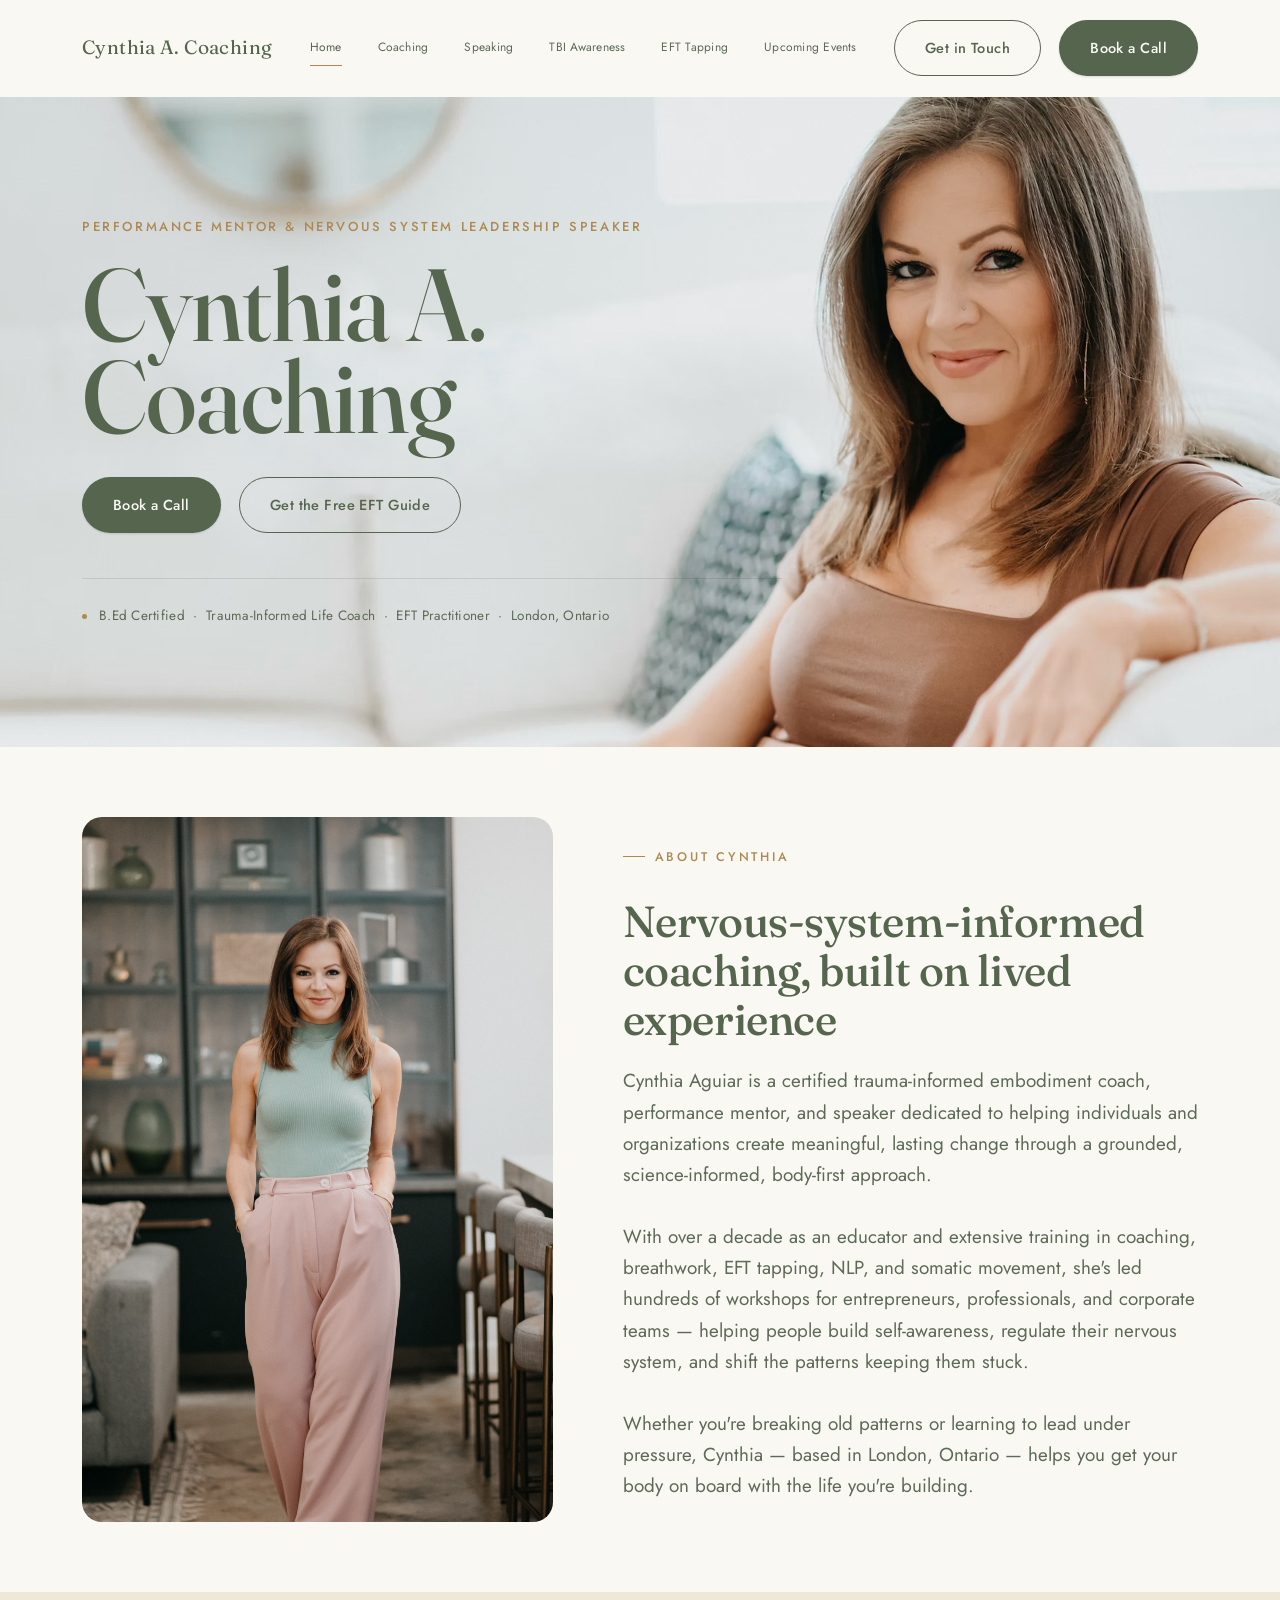
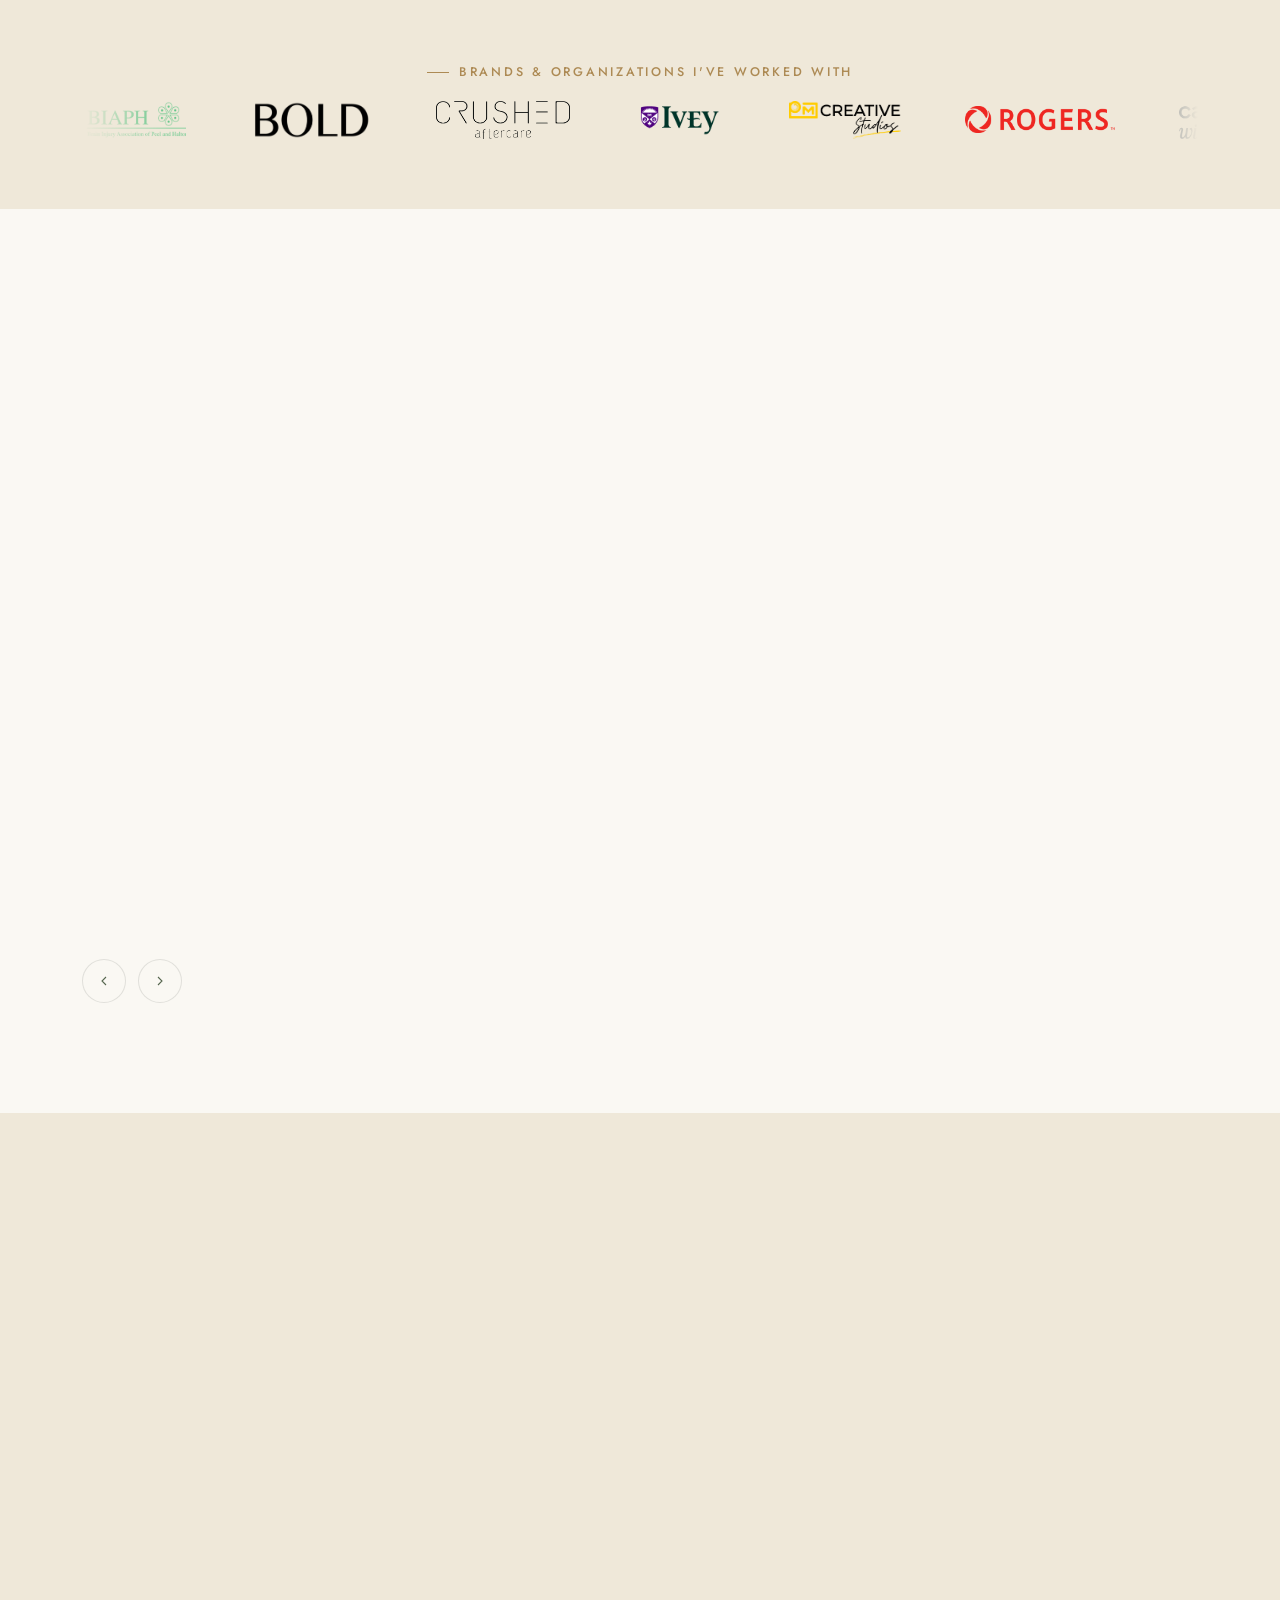
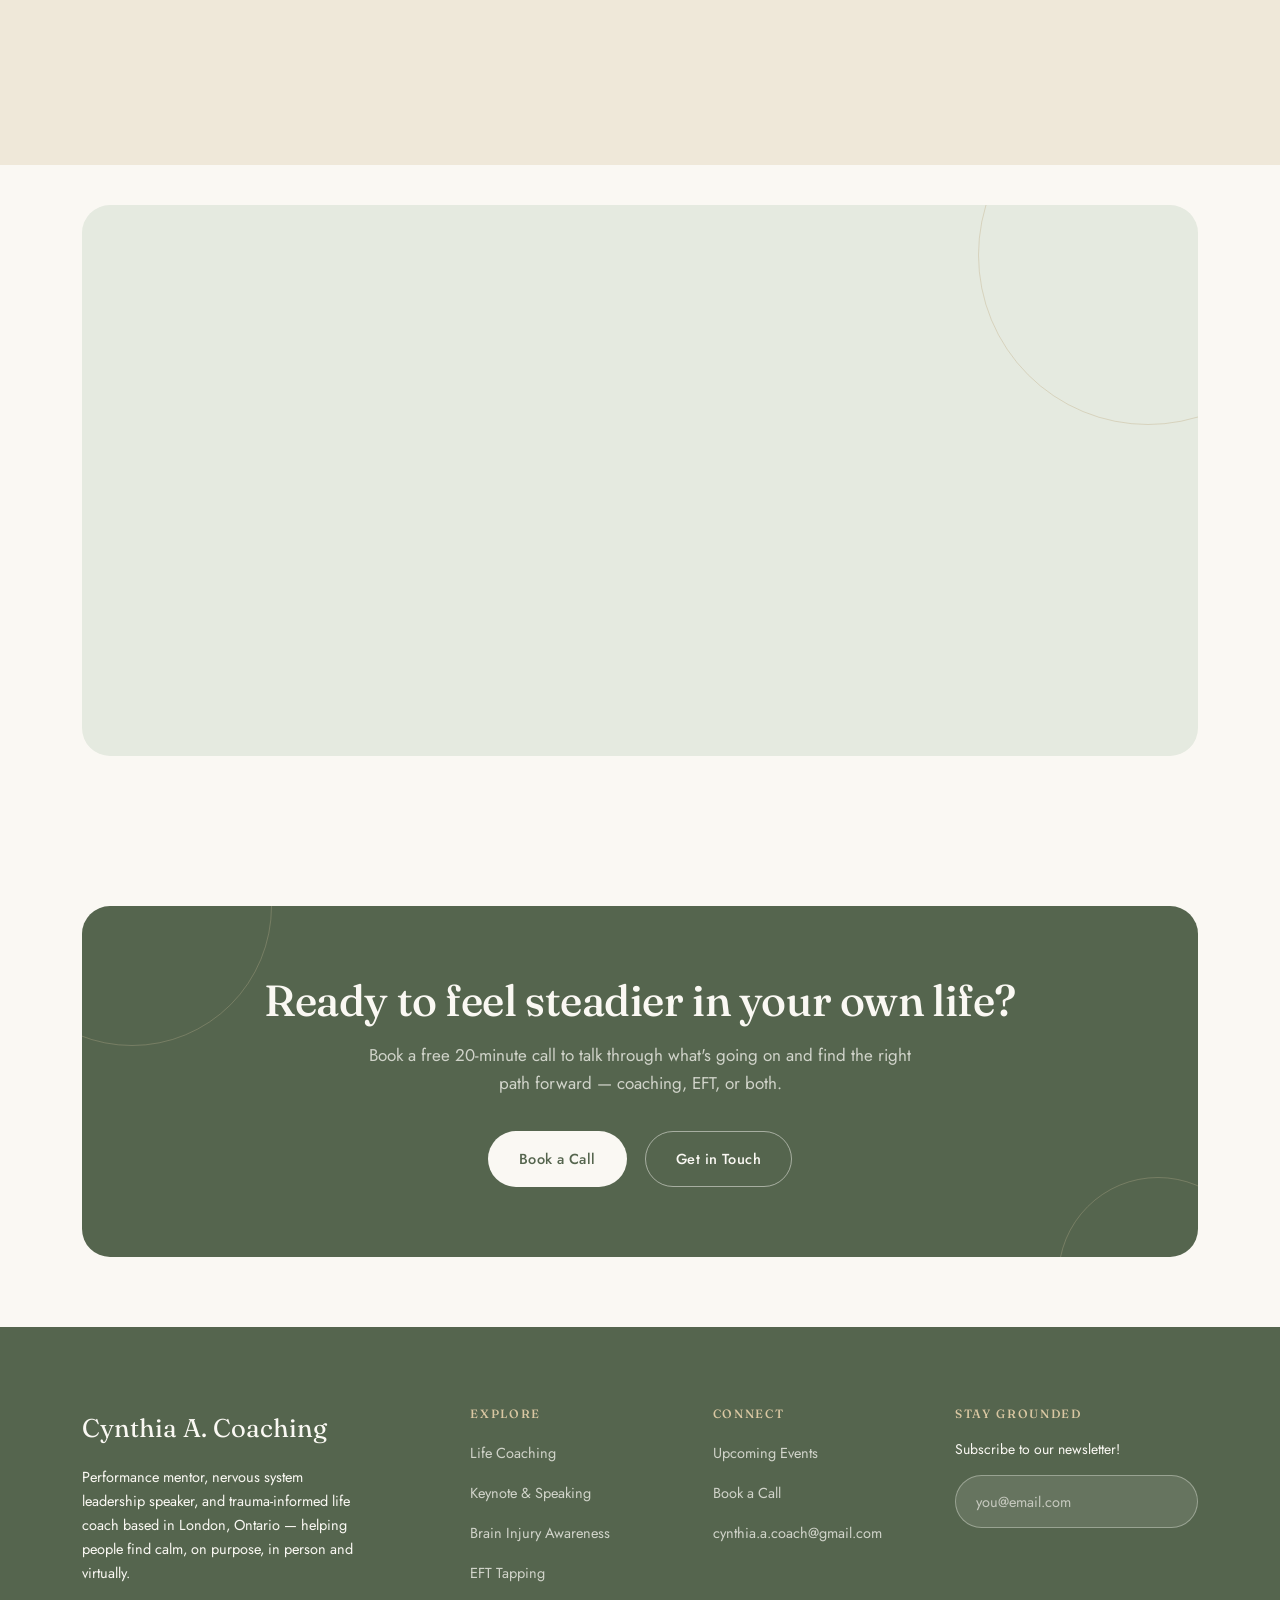
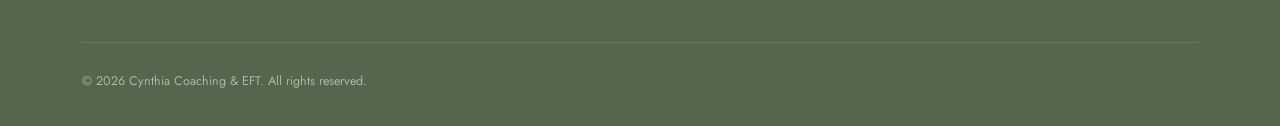
==== commit c5c4d372: "Tighten the gap before the free-offer band, same as the CTA band #offer had the same issue #book did" ====
--- a/index.html
+++ b/index.html
@@ -24,7 +24,7 @@
 <link rel="preconnect" href="https://fonts.googleapis.com">
 <link rel="preconnect" href="https://fonts.gstatic.com" crossorigin>
 <link href="https://fonts.googleapis.com/css2?family=Fraunces:ital,opsz,wght@0,9..144,400;0,9..144,500;0,9..144,600;1,9..144,400;1,9..144,500&family=Jost:wght@300;400;500;600&display=swap" rel="stylesheet">
-<link rel="stylesheet" href="styles.css?v=16">
+<link rel="stylesheet" href="styles.css?v=17">
 <script type="application/ld+json">
 {
   "@context": "https://schema.org",
--- a/styles.css
+++ b/styles.css
@@ -629,6 +629,7 @@
 
 /* ---------- CTA band ---------- */
 #book{ padding-top: 40px; }
+#offer{ padding-top: 40px; }
 .cta-band{
   background: var(--sage-dark);
   border-radius: var(--radius-l);
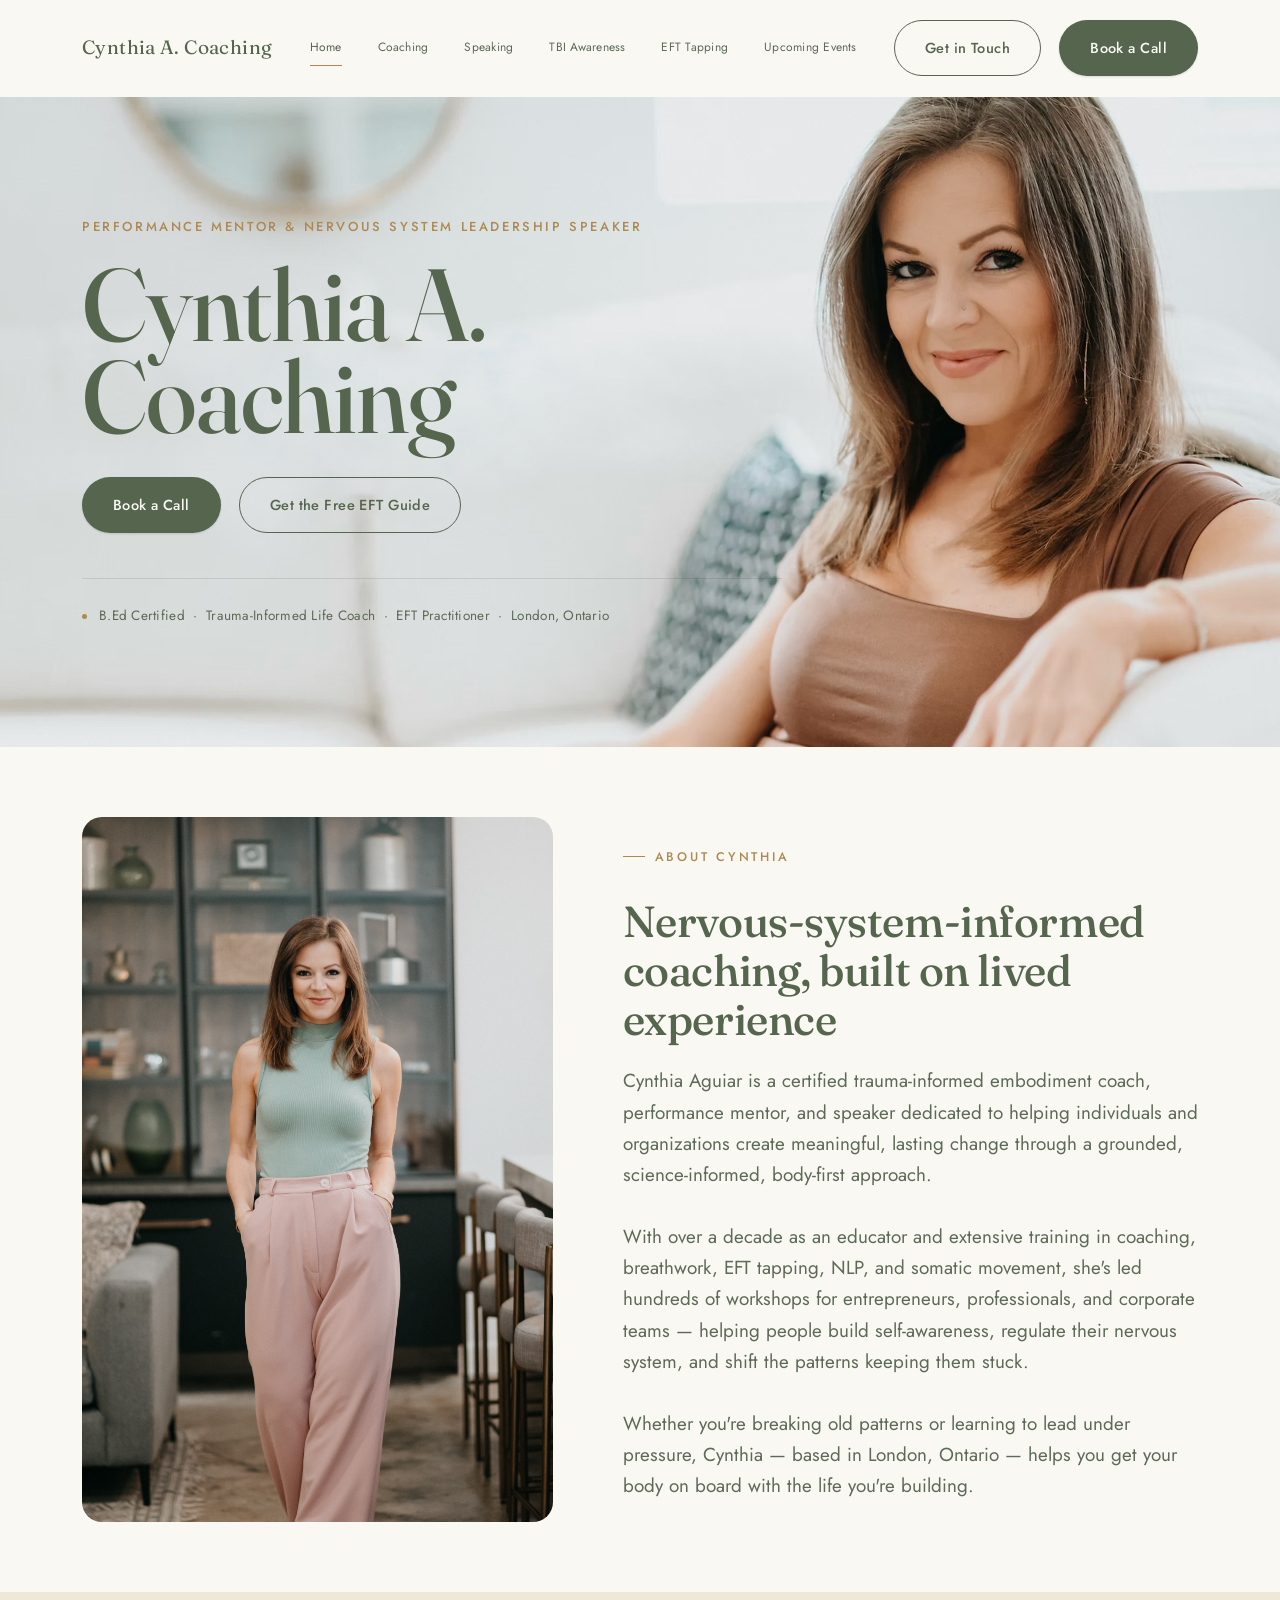
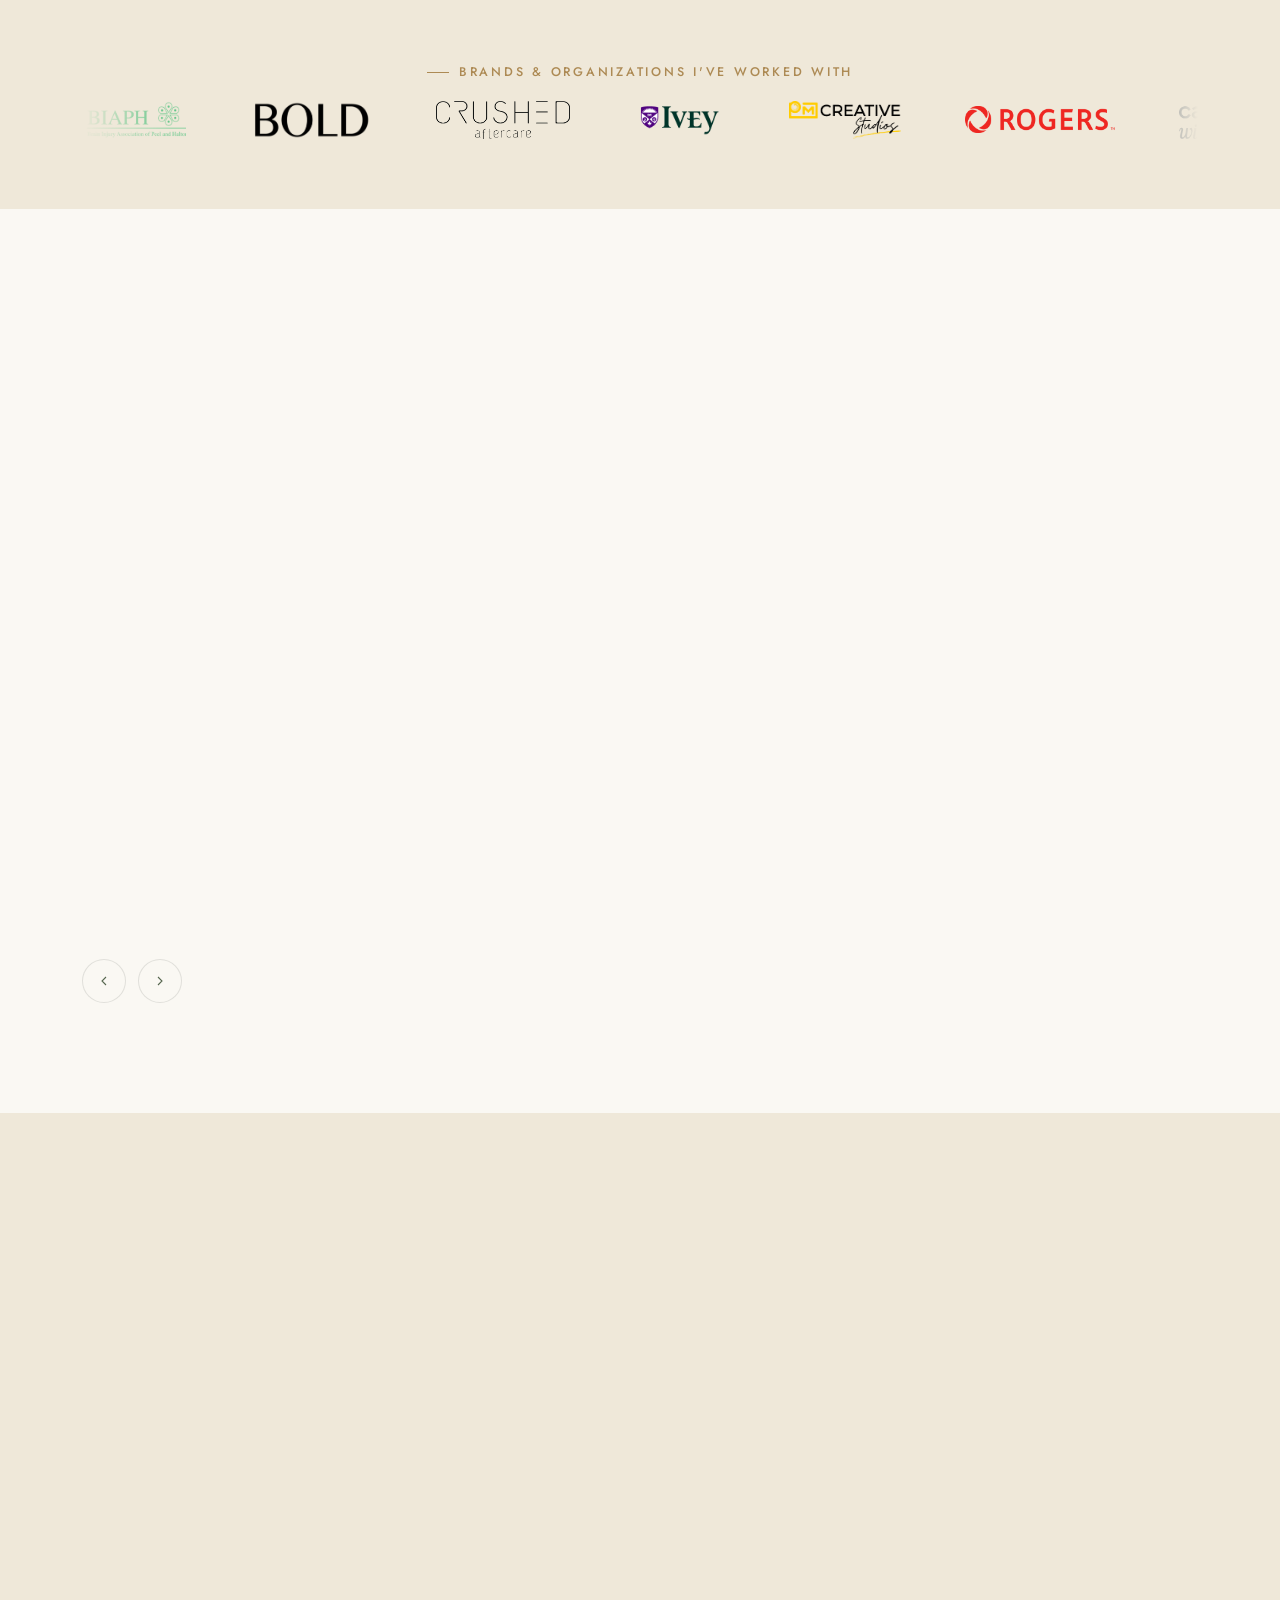
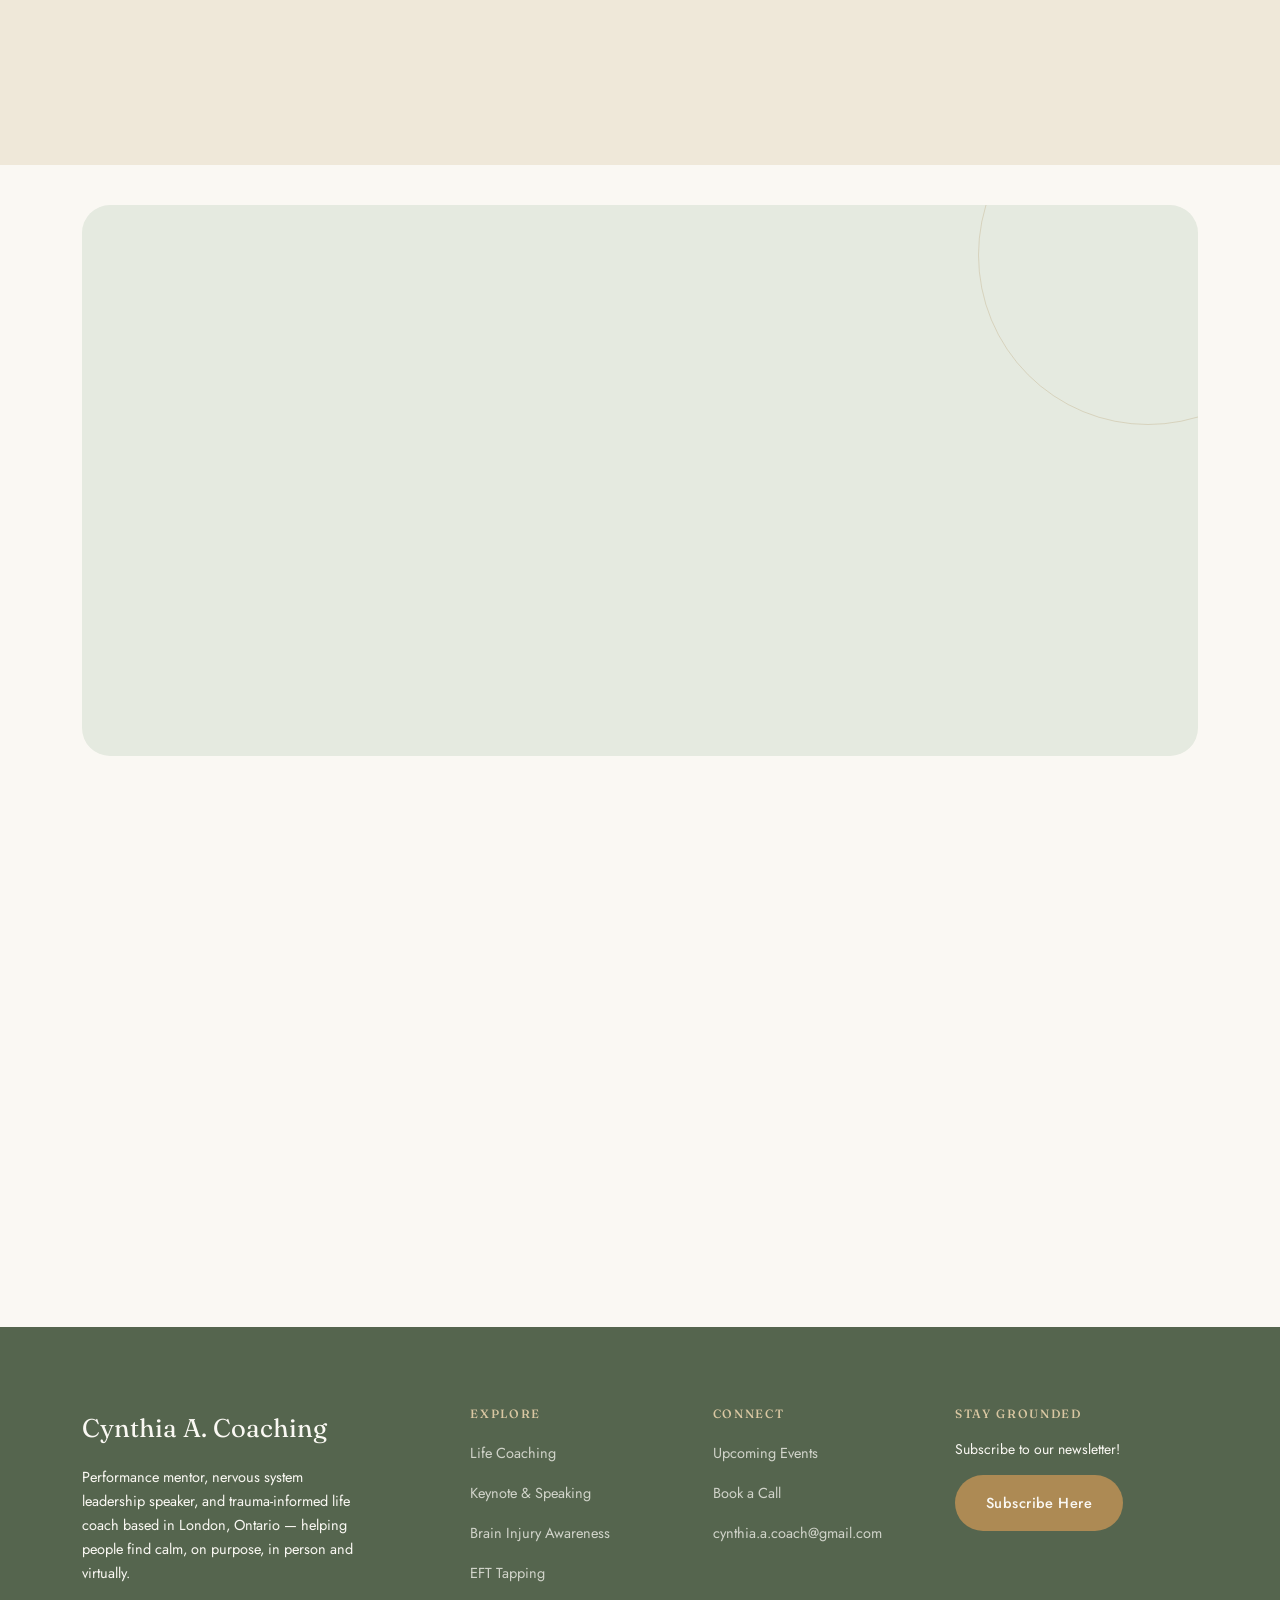
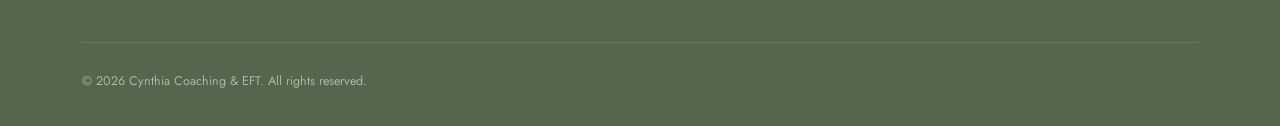
==== commit dc2b6c1d: "Replace newsletter email inputs with a Subscribe Here button The footer "Stay Grounded" email field " ====
--- a/index.html
+++ b/index.html
@@ -24,7 +24,7 @@
 <link rel="preconnect" href="https://fonts.googleapis.com">
 <link rel="preconnect" href="https://fonts.gstatic.com" crossorigin>
 <link href="https://fonts.googleapis.com/css2?family=Fraunces:ital,opsz,wght@0,9..144,400;0,9..144,500;0,9..144,600;1,9..144,400;1,9..144,500&family=Jost:wght@300;400;500;600&display=swap" rel="stylesheet">
-<link rel="stylesheet" href="styles.css?v=17">
+<link rel="stylesheet" href="styles.css?v=18">
 <script type="application/ld+json">
 {
   "@context": "https://schema.org",
@@ -331,9 +331,7 @@
       <div class="footer-col">
         <h4>Stay Grounded</h4>
         <p style="font-size:14px; margin-bottom:14px; color:#FAF8F3">Subscribe to our newsletter!</p>
-        <form class="offer-form" style="margin:0;">
-          <input type="email" required placeholder="you@email.com">
-        </form>
+        <a href="https://go.cynthiacoaching.com/e10a1b3c" target="_blank" rel="noopener" class="btn btn-gold">Subscribe Here</a>
       </div>
     </div>
     <div class="footer-bottom">
--- a/styles.css
+++ b/styles.css
@@ -805,6 +805,8 @@
 .footer-col ul{ display:flex; flex-direction:column; gap:12px; }
 .footer-col a{ font-size:14.5px; color: rgba(250,248,243,0.75); transition: color .3s var(--ease); }
 .footer-col a:hover{ color: var(--bg); }
+.footer-col a.btn{ font-size:14.5px; color: var(--bg); }
+.footer-col a.btn:hover{ color: var(--bg); }
 .footer-col .offer-form input[type=email]{
   background: rgba(250,248,243,0.1);
   border-color: rgba(250,248,243,0.35);
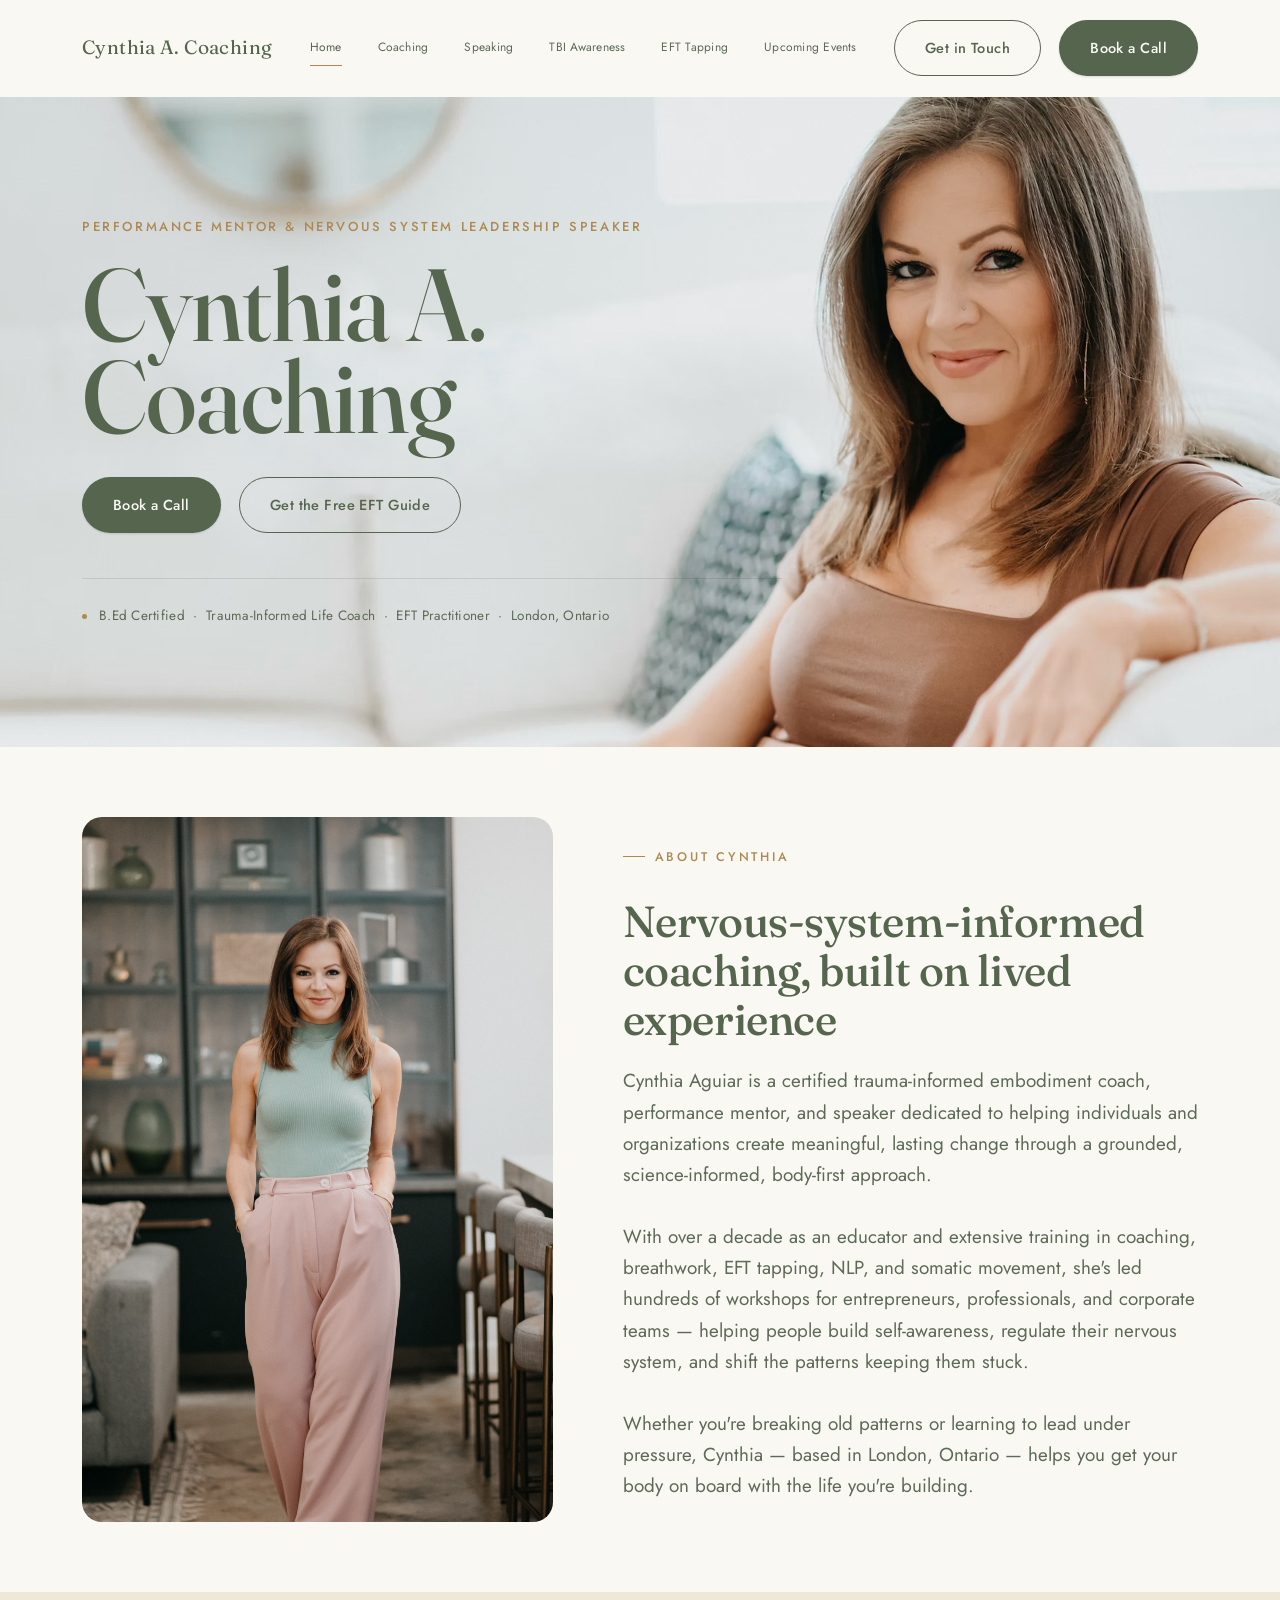
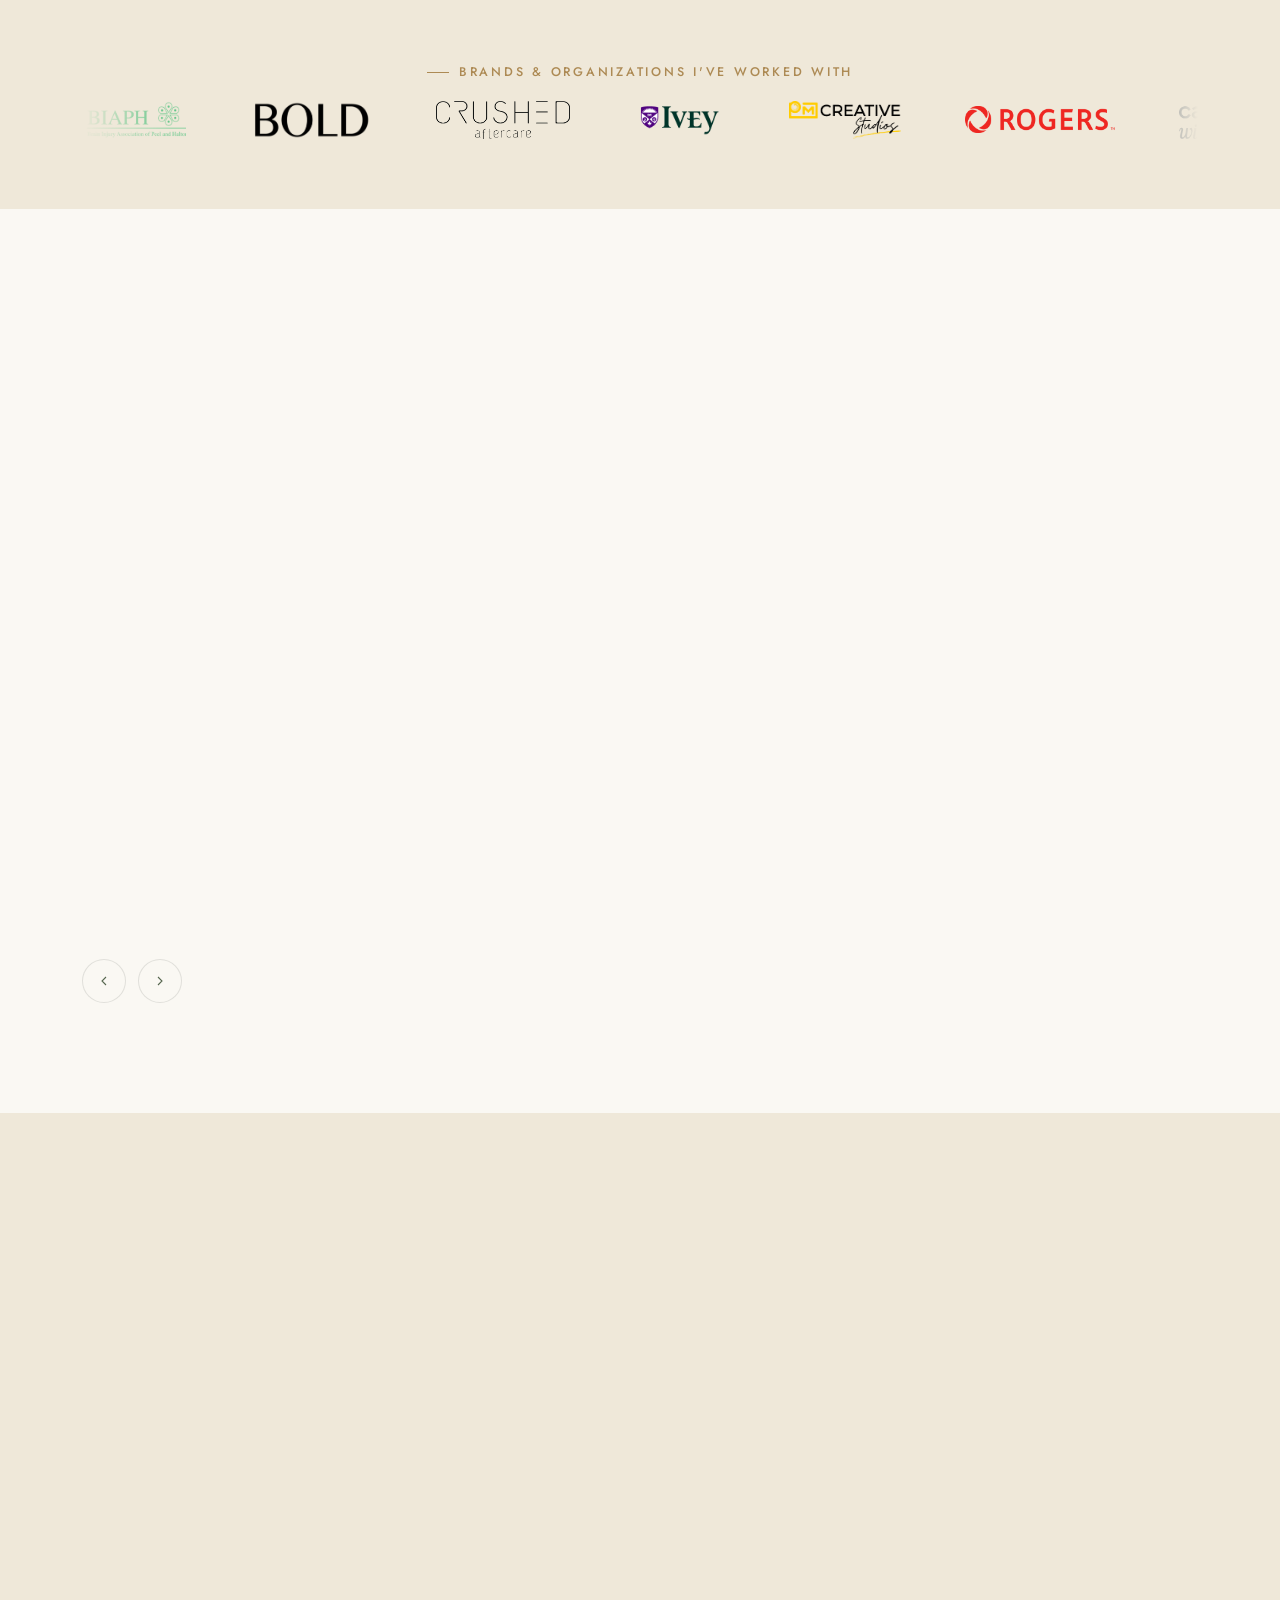
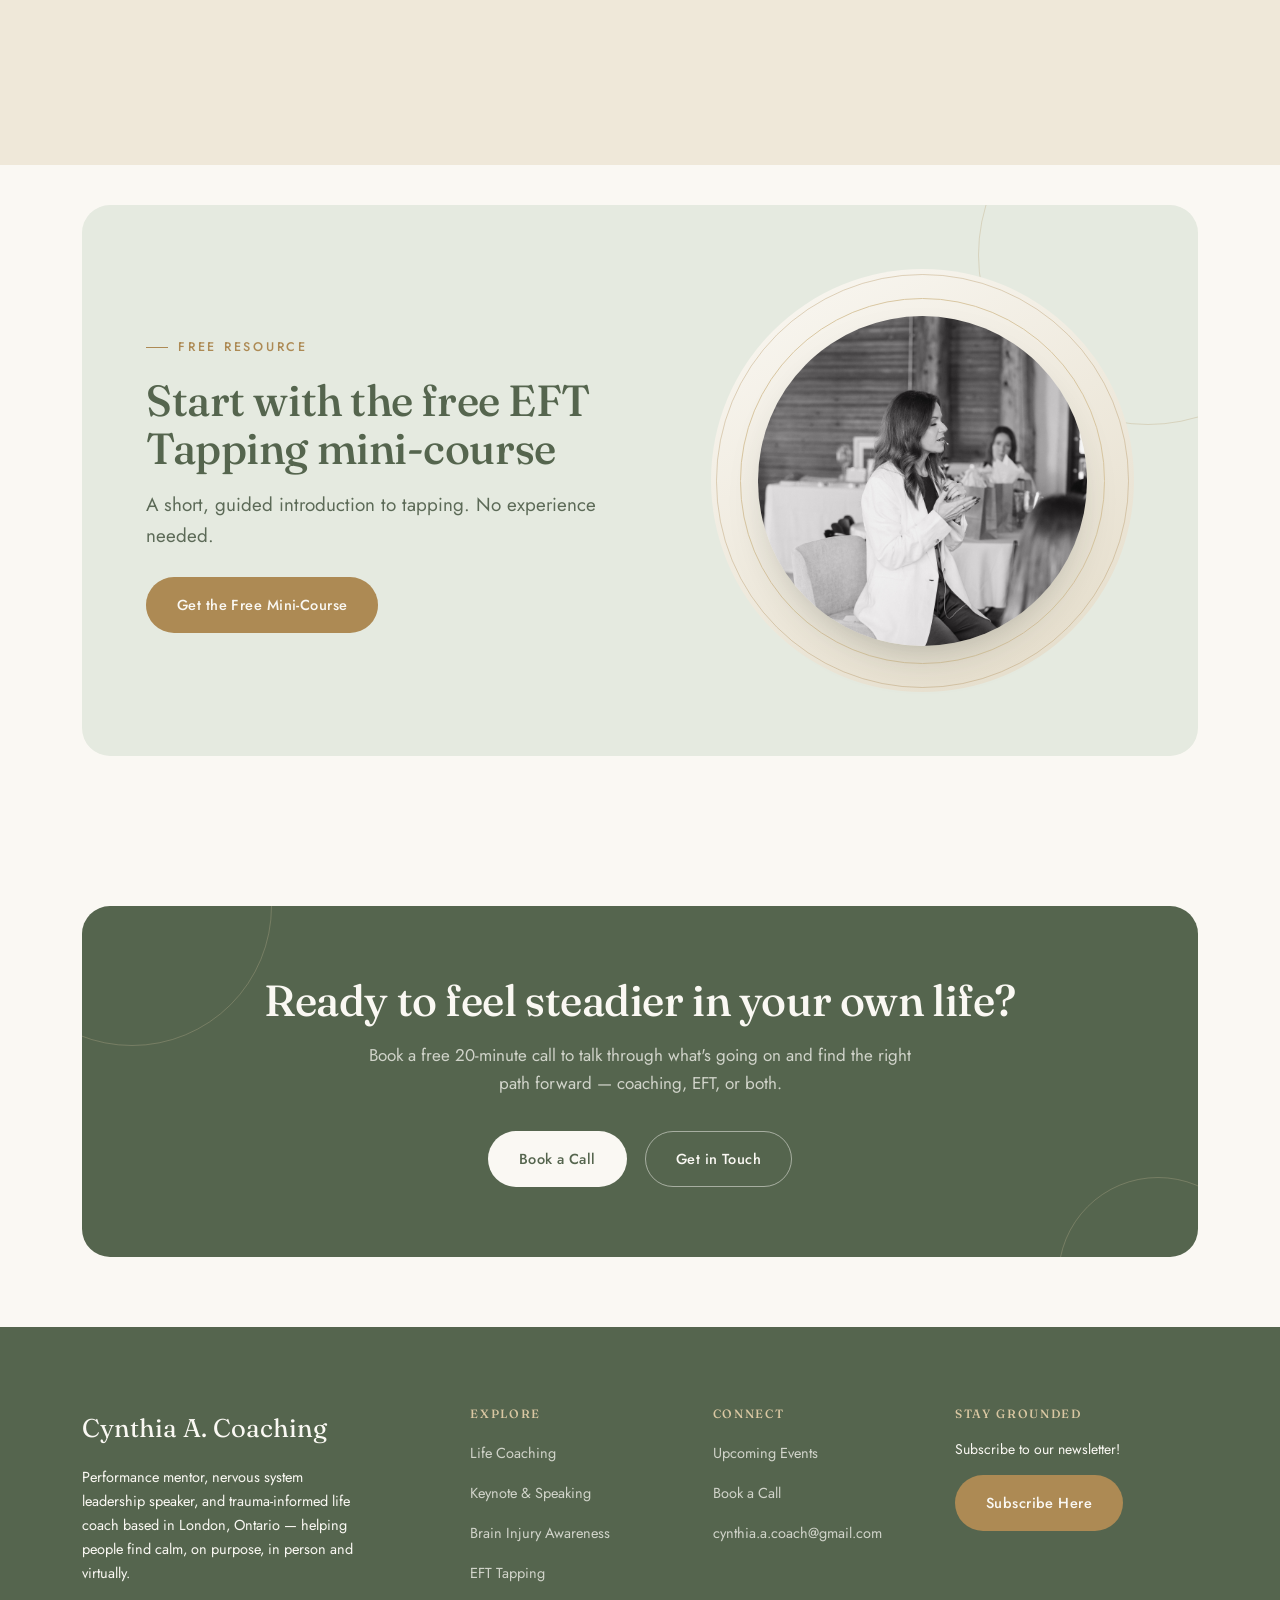
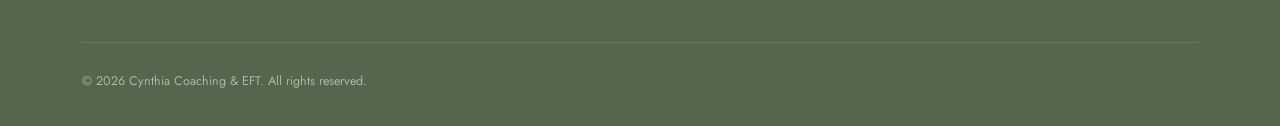
==== commit 65d0b42a: "Point canonical/OG/schema/sitemap URLs at cynthiacoaching.com Now that the custom domain is live and" ====
--- a/index.html
+++ b/index.html
@@ -12,15 +12,15 @@
 <meta property="og:site_name" content="Cynthia A. Coaching">
 <meta property="og:title" content="Life Coach &amp; Speaker in London, Ontario | Cynthia A. Coaching">
 <meta property="og:description" content="Trauma-informed life coaching, EFT tapping and keynote speaking with Cynthia Aguiar — serving London, Ontario in person and virtually across Canada.">
-<meta property="og:url" content="https://iveyvisuals.github.io/Cynthia_A_Coaching/">
-<meta property="og:image" content="https://iveyvisuals.github.io/Cynthia_A_Coaching/images/og-image.jpg">
+<meta property="og:url" content="https://cynthiacoaching.com/">
+<meta property="og:image" content="https://cynthiacoaching.com/images/og-image.jpg">
 <meta property="og:image:width" content="1200">
 <meta property="og:image:height" content="630">
 <meta name="twitter:card" content="summary_large_image">
 <meta name="twitter:title" content="Life Coach &amp; Speaker in London, Ontario | Cynthia A. Coaching">
 <meta name="twitter:description" content="Trauma-informed life coaching, EFT tapping and keynote speaking with Cynthia Aguiar — serving London, Ontario in person and virtually across Canada.">
-<meta name="twitter:image" content="https://iveyvisuals.github.io/Cynthia_A_Coaching/images/og-image.jpg">
-<link rel="canonical" href="https://iveyvisuals.github.io/Cynthia_A_Coaching/">
+<meta name="twitter:image" content="https://cynthiacoaching.com/images/og-image.jpg">
+<link rel="canonical" href="https://cynthiacoaching.com/">
 <link rel="preconnect" href="https://fonts.googleapis.com">
 <link rel="preconnect" href="https://fonts.gstatic.com" crossorigin>
 <link href="https://fonts.googleapis.com/css2?family=Fraunces:ital,opsz,wght@0,9..144,400;0,9..144,500;0,9..144,600;1,9..144,400;1,9..144,500&family=Jost:wght@300;400;500;600&display=swap" rel="stylesheet">
@@ -31,29 +31,29 @@
   "@graph": [
     {
       "@type": "ProfessionalService",
-      "@id": "https://iveyvisuals.github.io/Cynthia_A_Coaching/#business",
+      "@id": "https://cynthiacoaching.com/#business",
       "name": "Cynthia A. Coaching",
       "alternateName": "Cynthia Aguiar",
-      "url": "https://iveyvisuals.github.io/Cynthia_A_Coaching/",
-      "image": "https://iveyvisuals.github.io/Cynthia_A_Coaching/images/Cynthia_1.jpg",
+      "url": "https://cynthiacoaching.com/",
+      "image": "https://cynthiacoaching.com/images/Cynthia_1.jpg",
       "email": "cynthia.a.coach@gmail.com",
       "description": "Trauma-informed life coaching, EFT tapping, keynote speaking and brain injury awareness education with Cynthia Aguiar, serving London, Ontario in person and virtually across Canada.",
       "areaServed": {
         "@type": "City",
         "name": "London, Ontario, Canada"
       },
-      "founder": { "@id": "https://iveyvisuals.github.io/Cynthia_A_Coaching/#cynthia" },
+      "founder": { "@id": "https://cynthiacoaching.com/#cynthia" },
       "priceRange": "$$"
     },
     {
       "@type": "Person",
-      "@id": "https://iveyvisuals.github.io/Cynthia_A_Coaching/#cynthia",
+      "@id": "https://cynthiacoaching.com/#cynthia",
       "name": "Cynthia Aguiar",
       "jobTitle": "Life Coach, Keynote Speaker & EFT Practitioner",
       "description": "Trauma-informed life coach, performance mentor and nervous-system leadership speaker based in London, Ontario.",
-      "url": "https://iveyvisuals.github.io/Cynthia_A_Coaching/",
-      "image": "https://iveyvisuals.github.io/Cynthia_A_Coaching/images/Cynthia_1.jpg",
-      "worksFor": { "@id": "https://iveyvisuals.github.io/Cynthia_A_Coaching/#business" },
+      "url": "https://cynthiacoaching.com/",
+      "image": "https://cynthiacoaching.com/images/Cynthia_1.jpg",
+      "worksFor": { "@id": "https://cynthiacoaching.com/#business" },
       "address": {
         "@type": "PostalAddress",
         "addressLocality": "London",
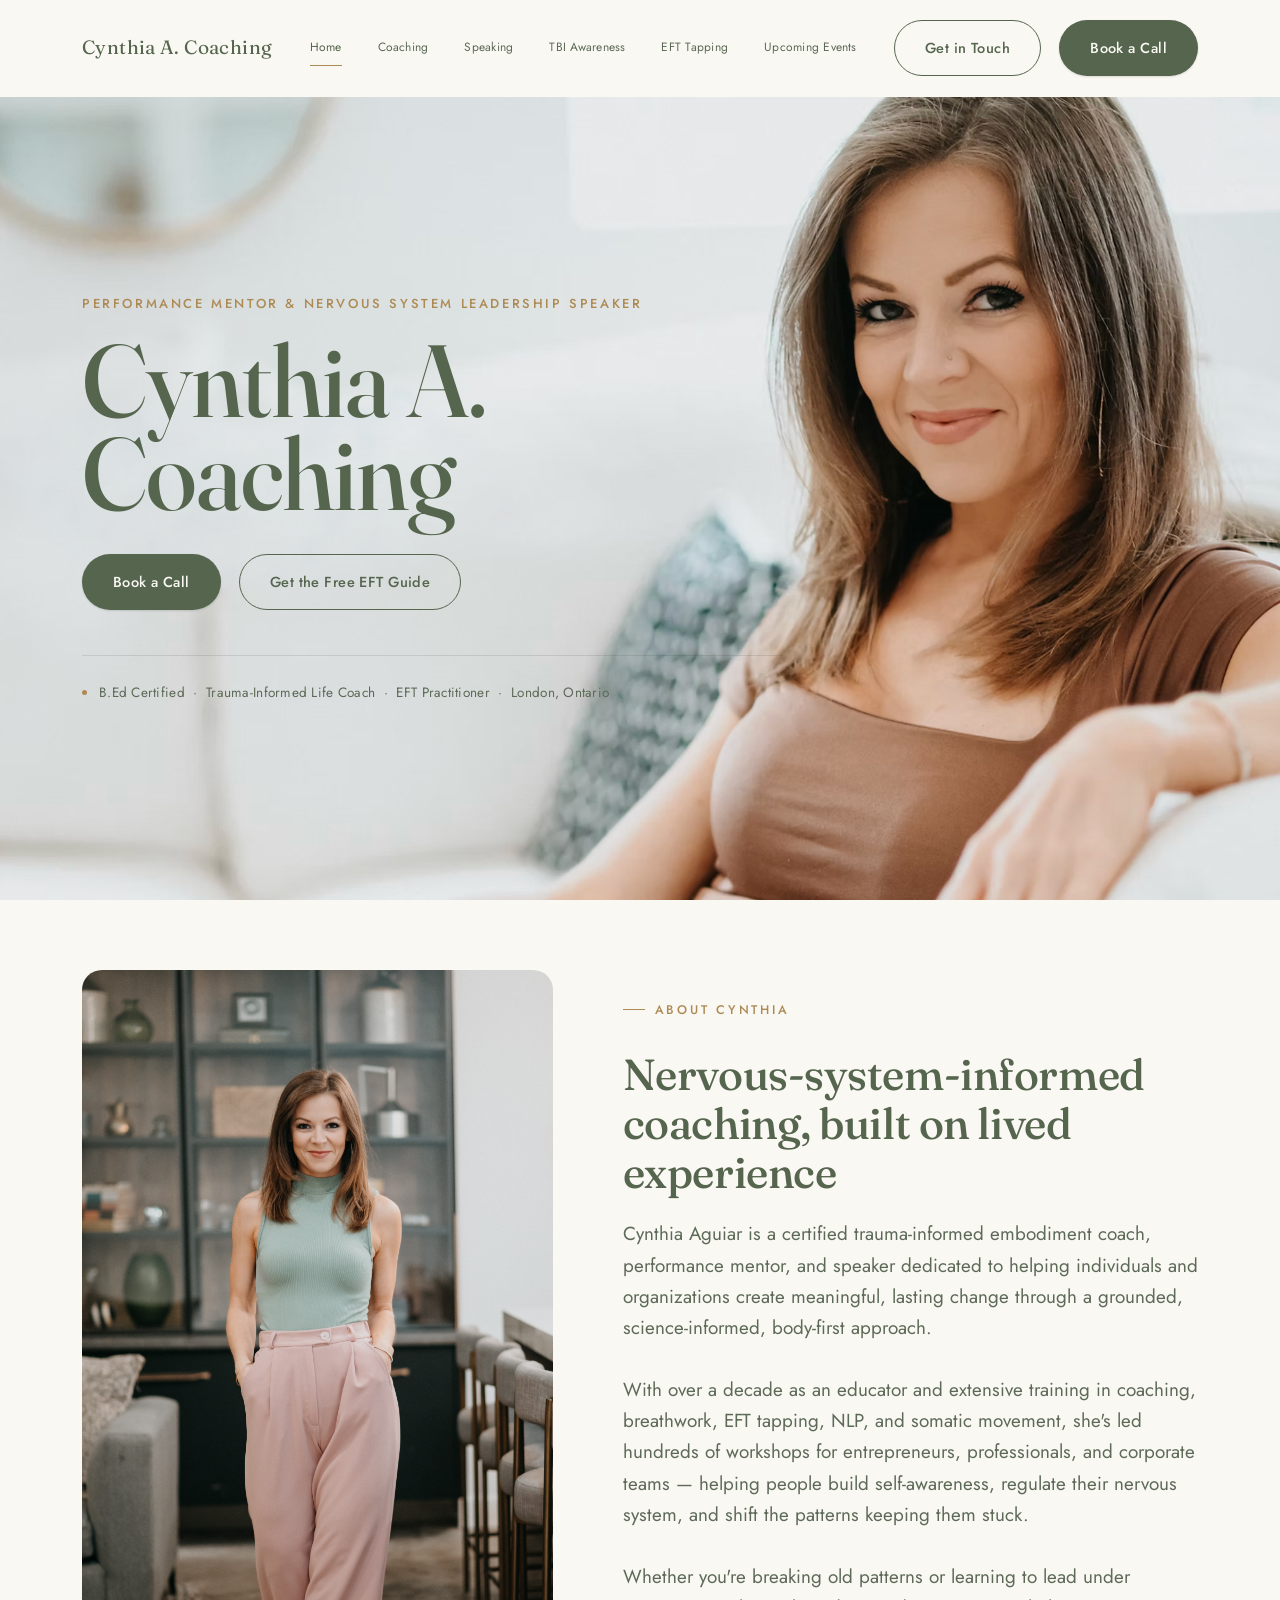
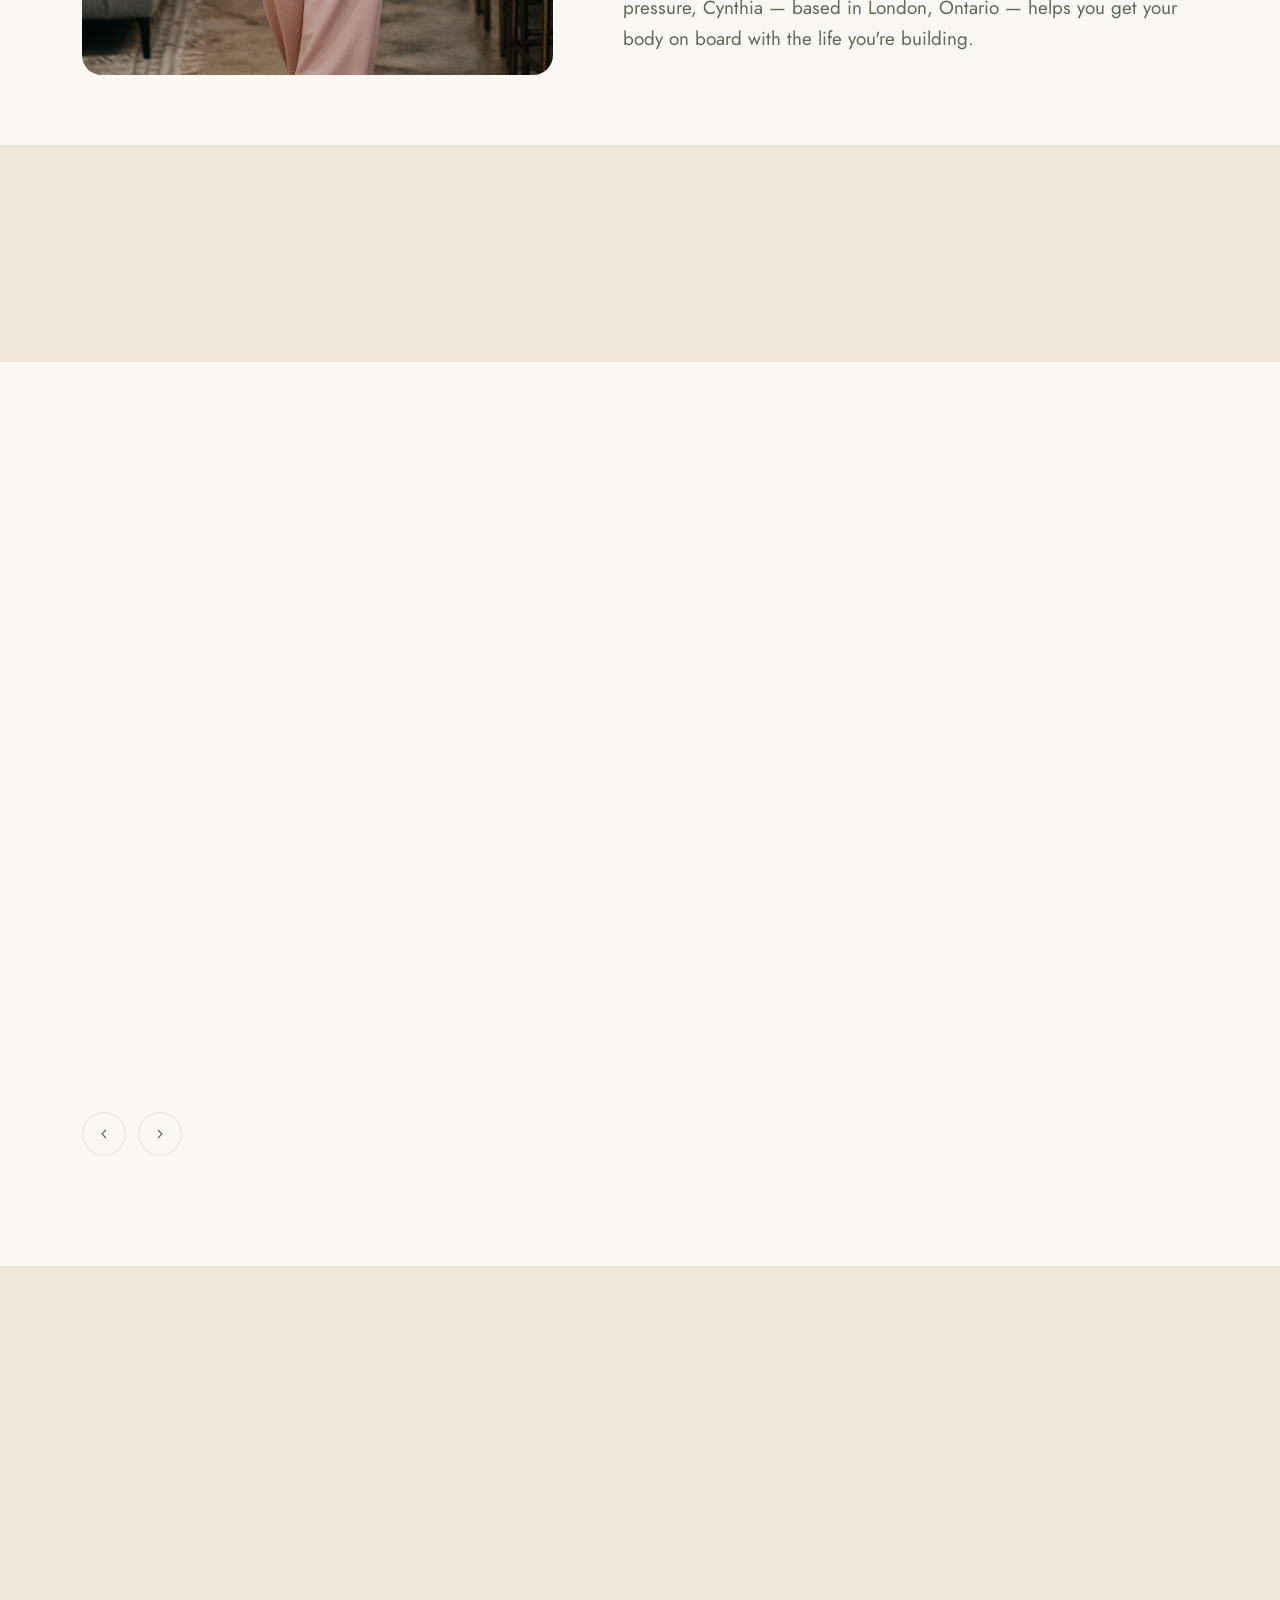
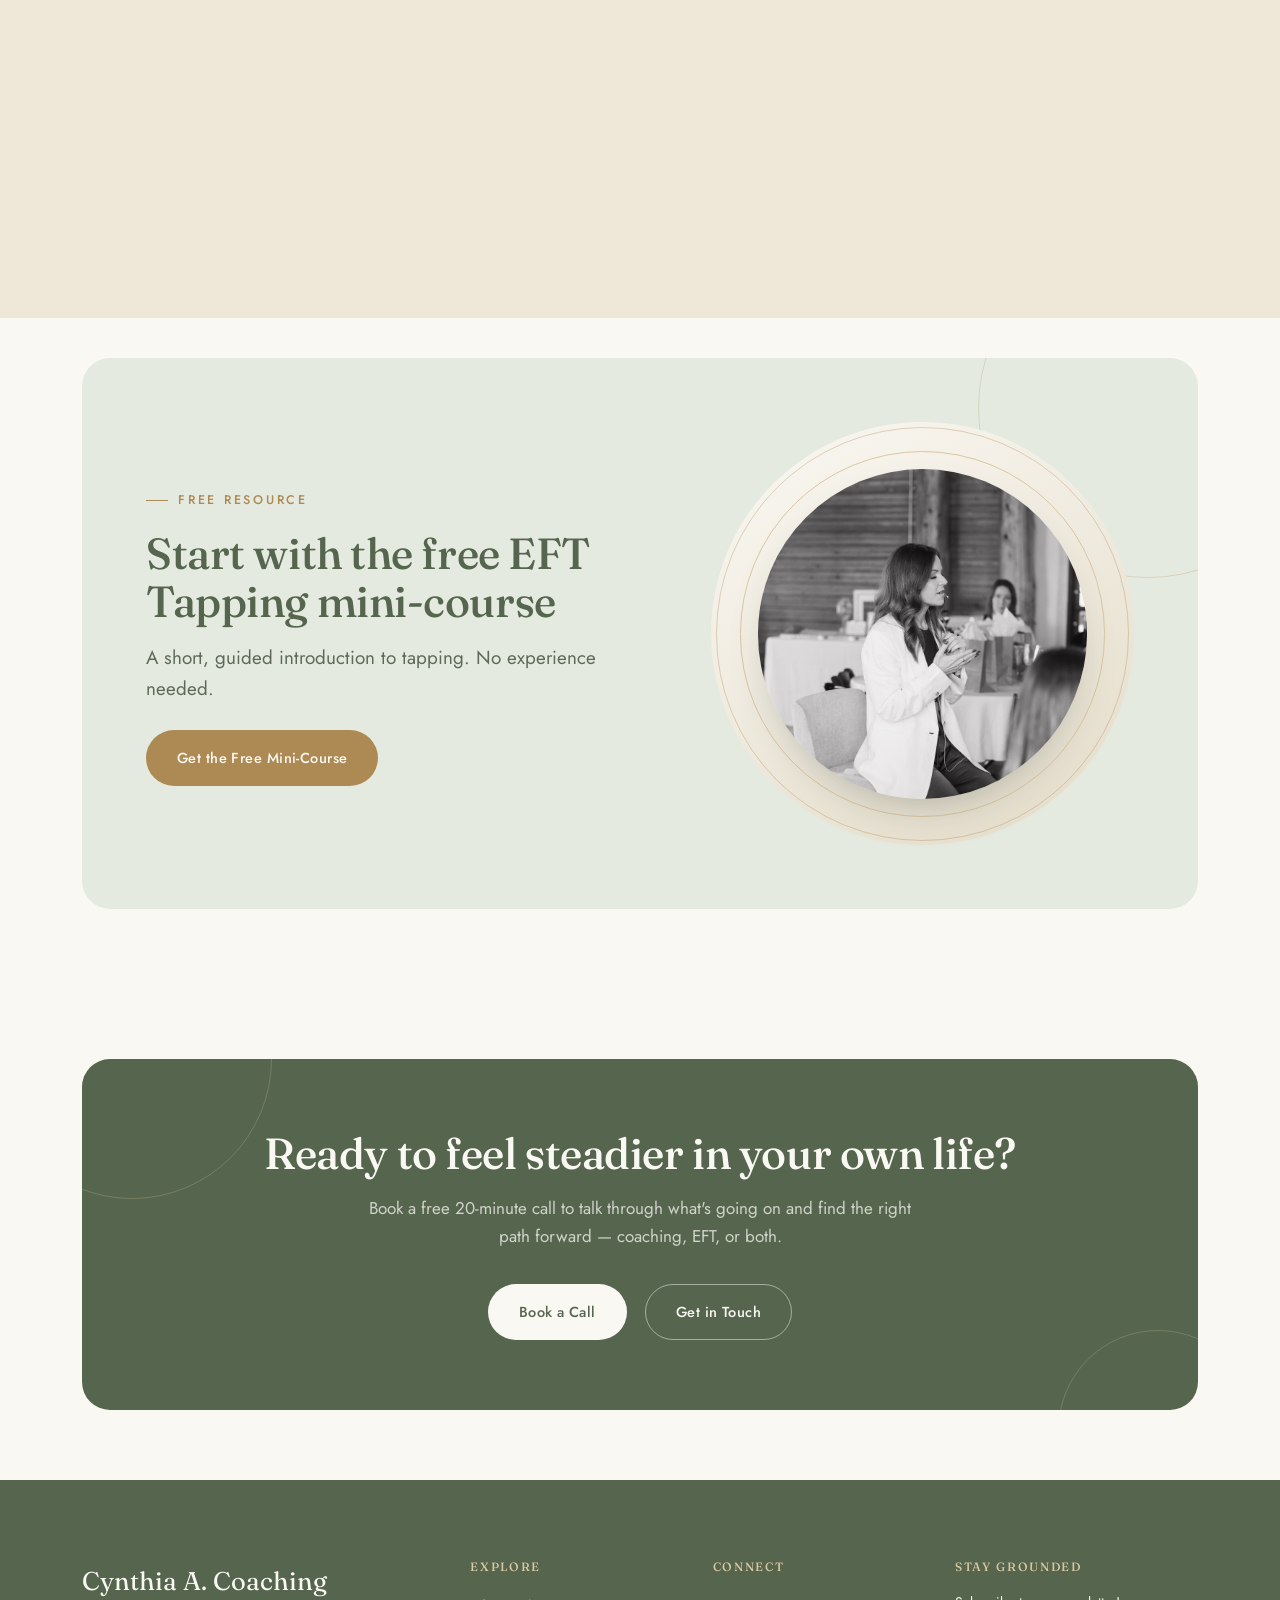
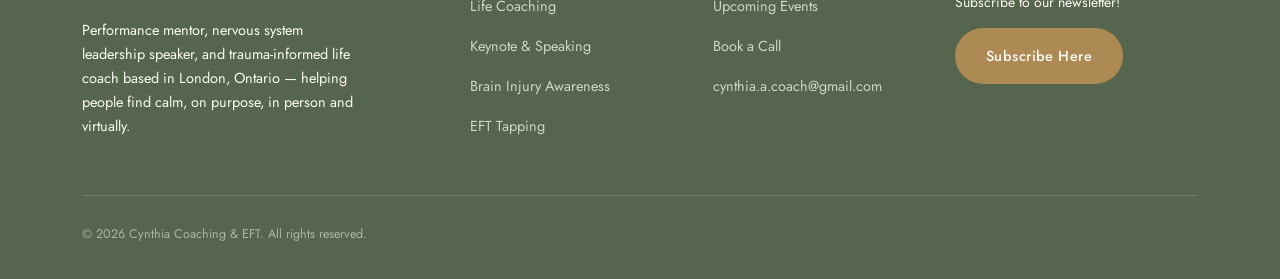
==== commit f5e9855a: "Make the homepage hero fill the first screen The hero was a fixed height, so on taller windows a str" ====
--- a/index.html
+++ b/index.html
@@ -24,7 +24,7 @@
 <link rel="preconnect" href="https://fonts.googleapis.com">
 <link rel="preconnect" href="https://fonts.gstatic.com" crossorigin>
 <link href="https://fonts.googleapis.com/css2?family=Fraunces:ital,opsz,wght@0,9..144,400;0,9..144,500;0,9..144,600;1,9..144,400;1,9..144,500&family=Jost:wght@300;400;500;600&display=swap" rel="stylesheet">
-<link rel="stylesheet" href="styles.css?v=18">
+<link rel="stylesheet" href="styles.css?v=20">
 <script type="application/ld+json">
 {
   "@context": "https://schema.org",
@@ -341,6 +341,6 @@
   </div>
 </footer>
 
-<script src="script.js"></script>
+<script src="script.js?v=2"></script>
 </body>
 </html>
--- a/styles.css
+++ b/styles.css
@@ -291,6 +291,11 @@
   padding: 45px 0 45px;
   position:relative;
   overflow:hidden;
+  /* Fill the first screen below the sticky header (--header-h is set by script.js) so no cream strip shows under the photo */
+  min-height: calc(100vh - var(--header-h, 73px));
+  min-height: calc(100svh - var(--header-h, 73px));
+  display:flex;
+  align-items:center;
 }
 .hero-grid{
   display:grid;
@@ -898,7 +903,7 @@
 .hero-grid {
   position: static;
   width: 100%;
-  min-height: 560px;
+  min-height: 0;
   display: flex;
   align-items: center;
 }
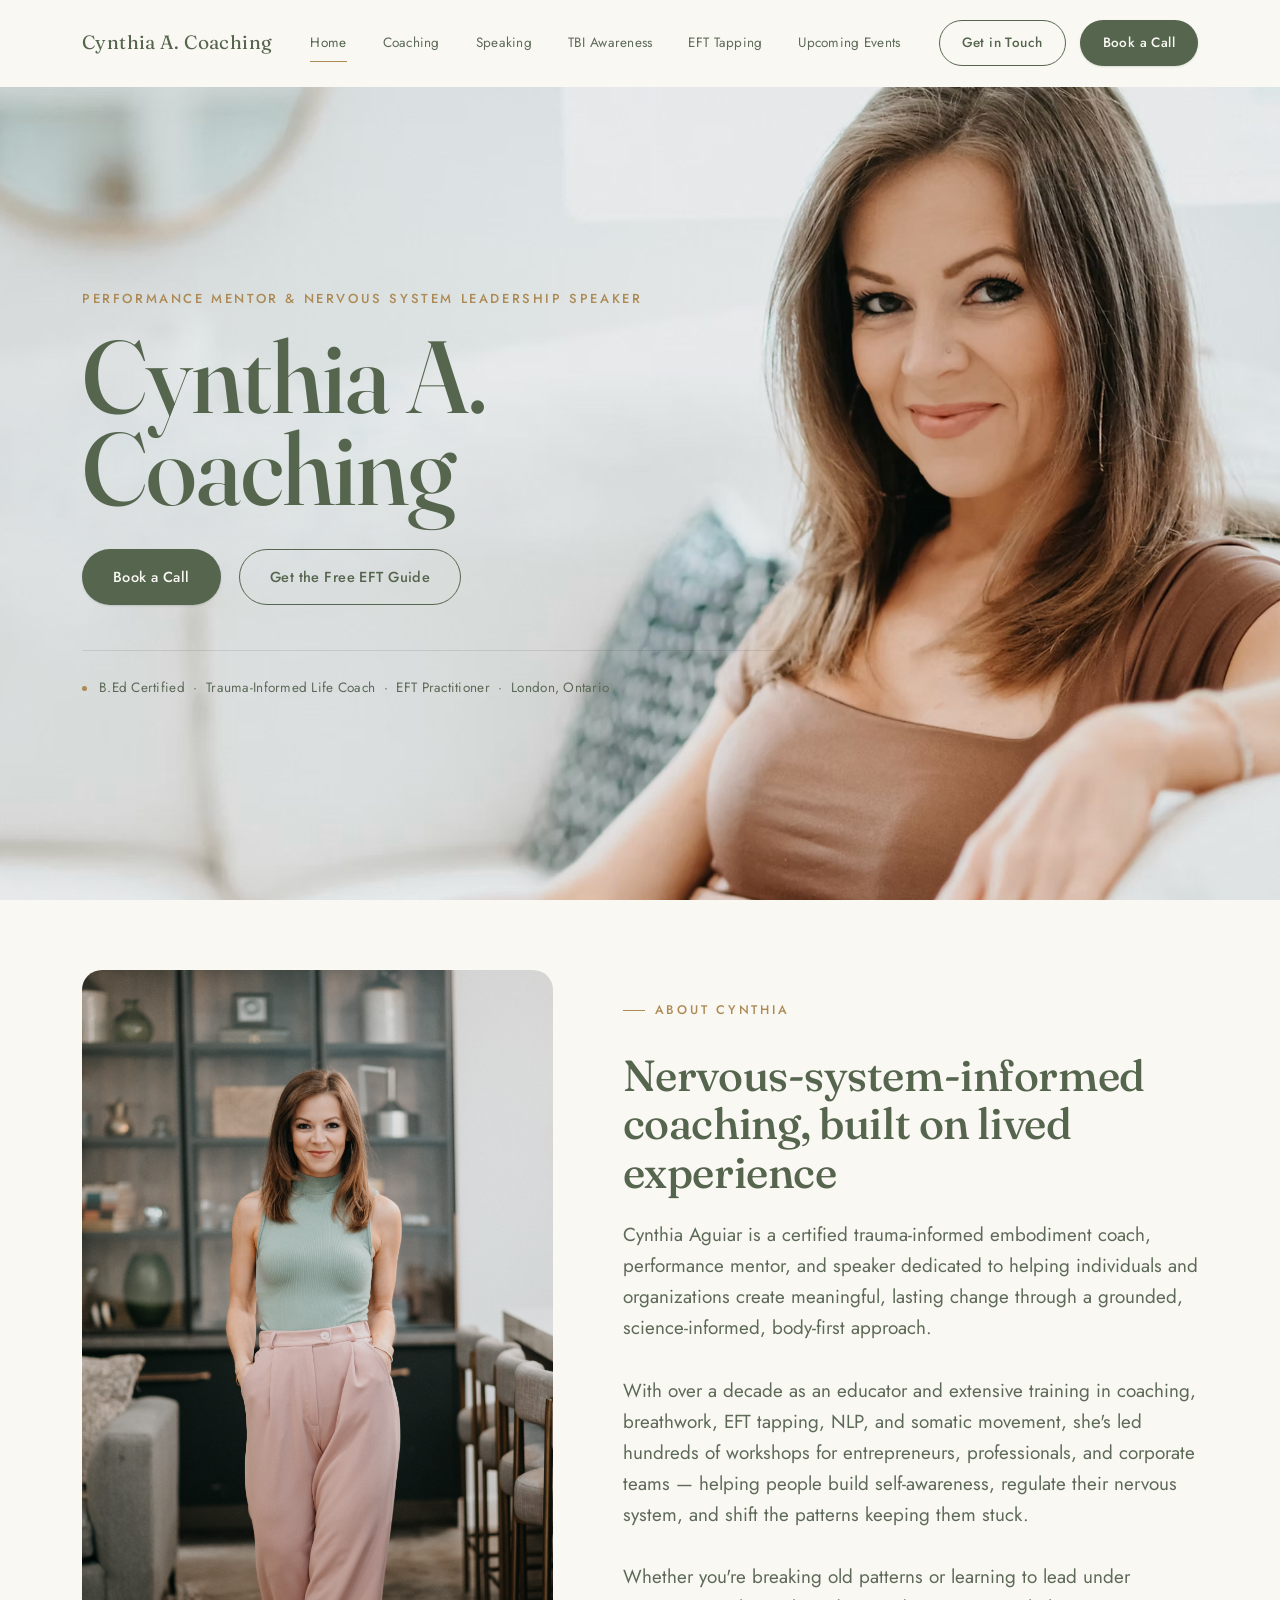
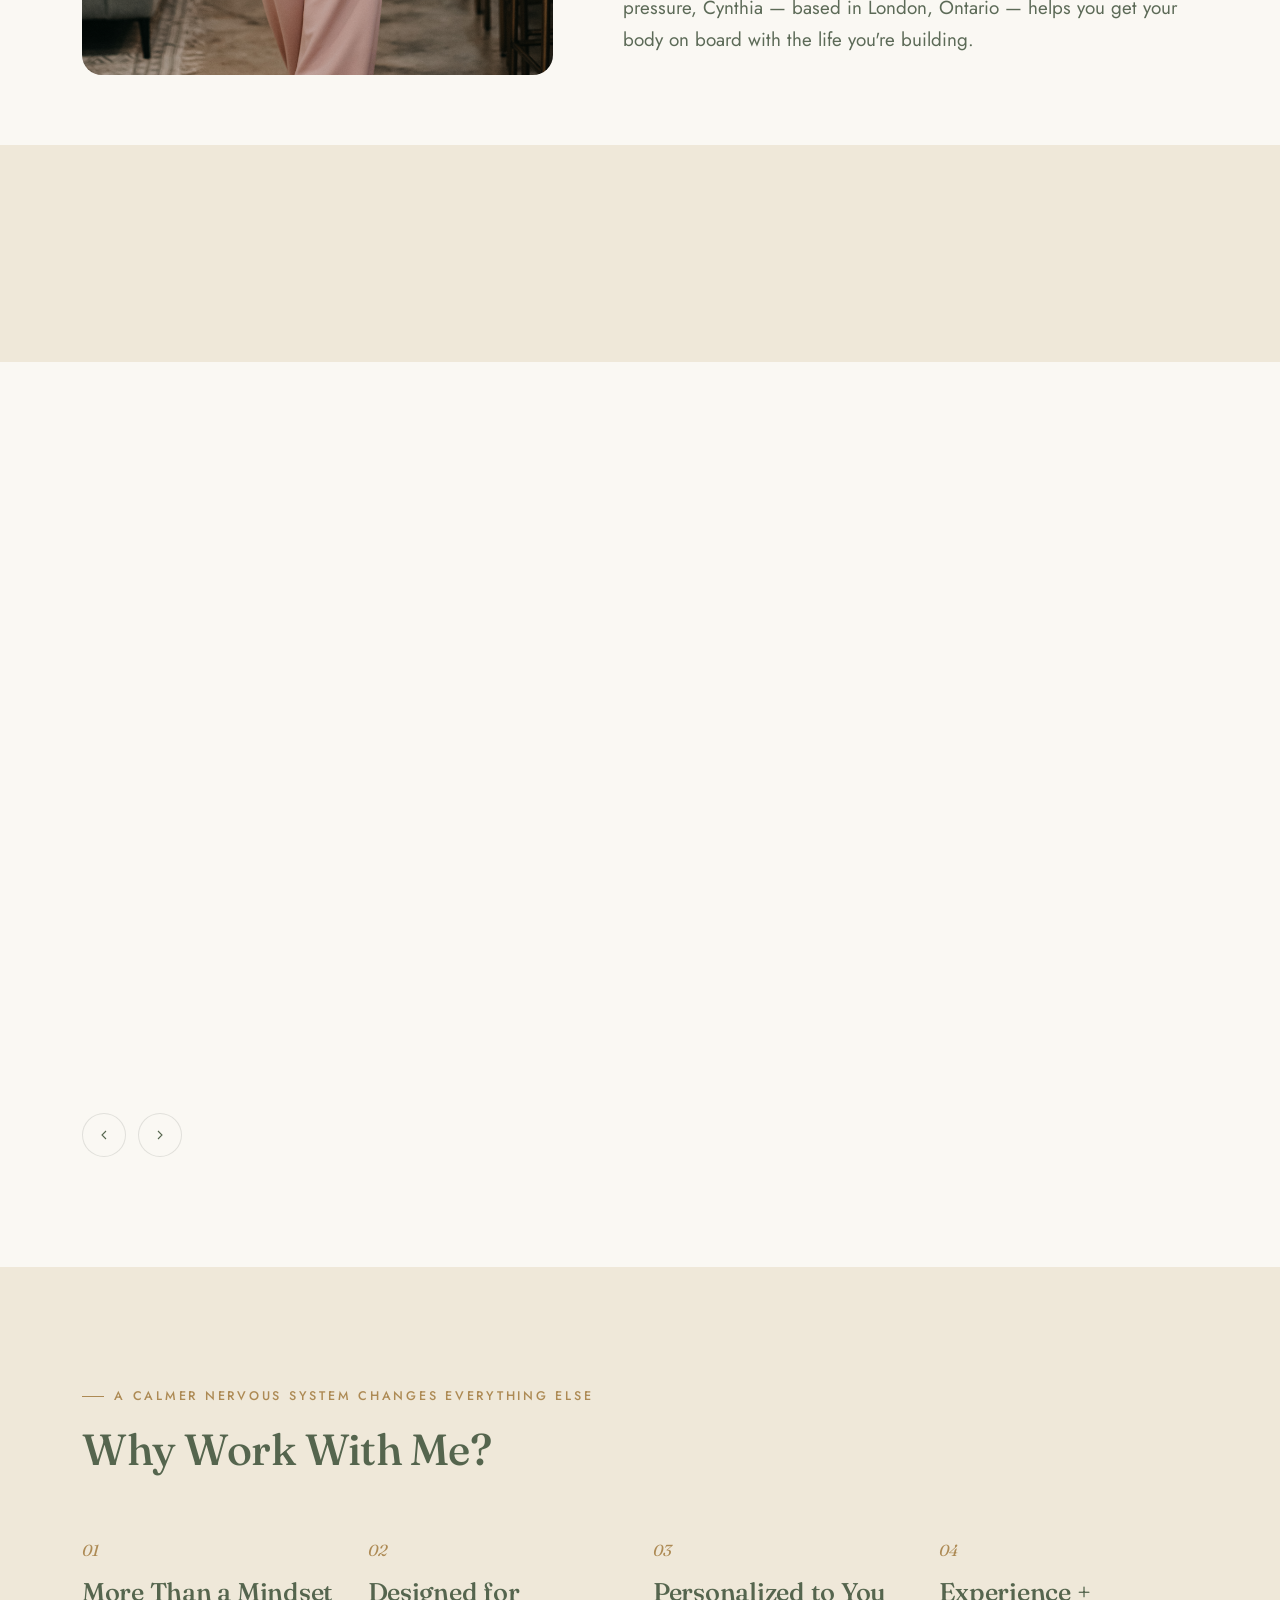
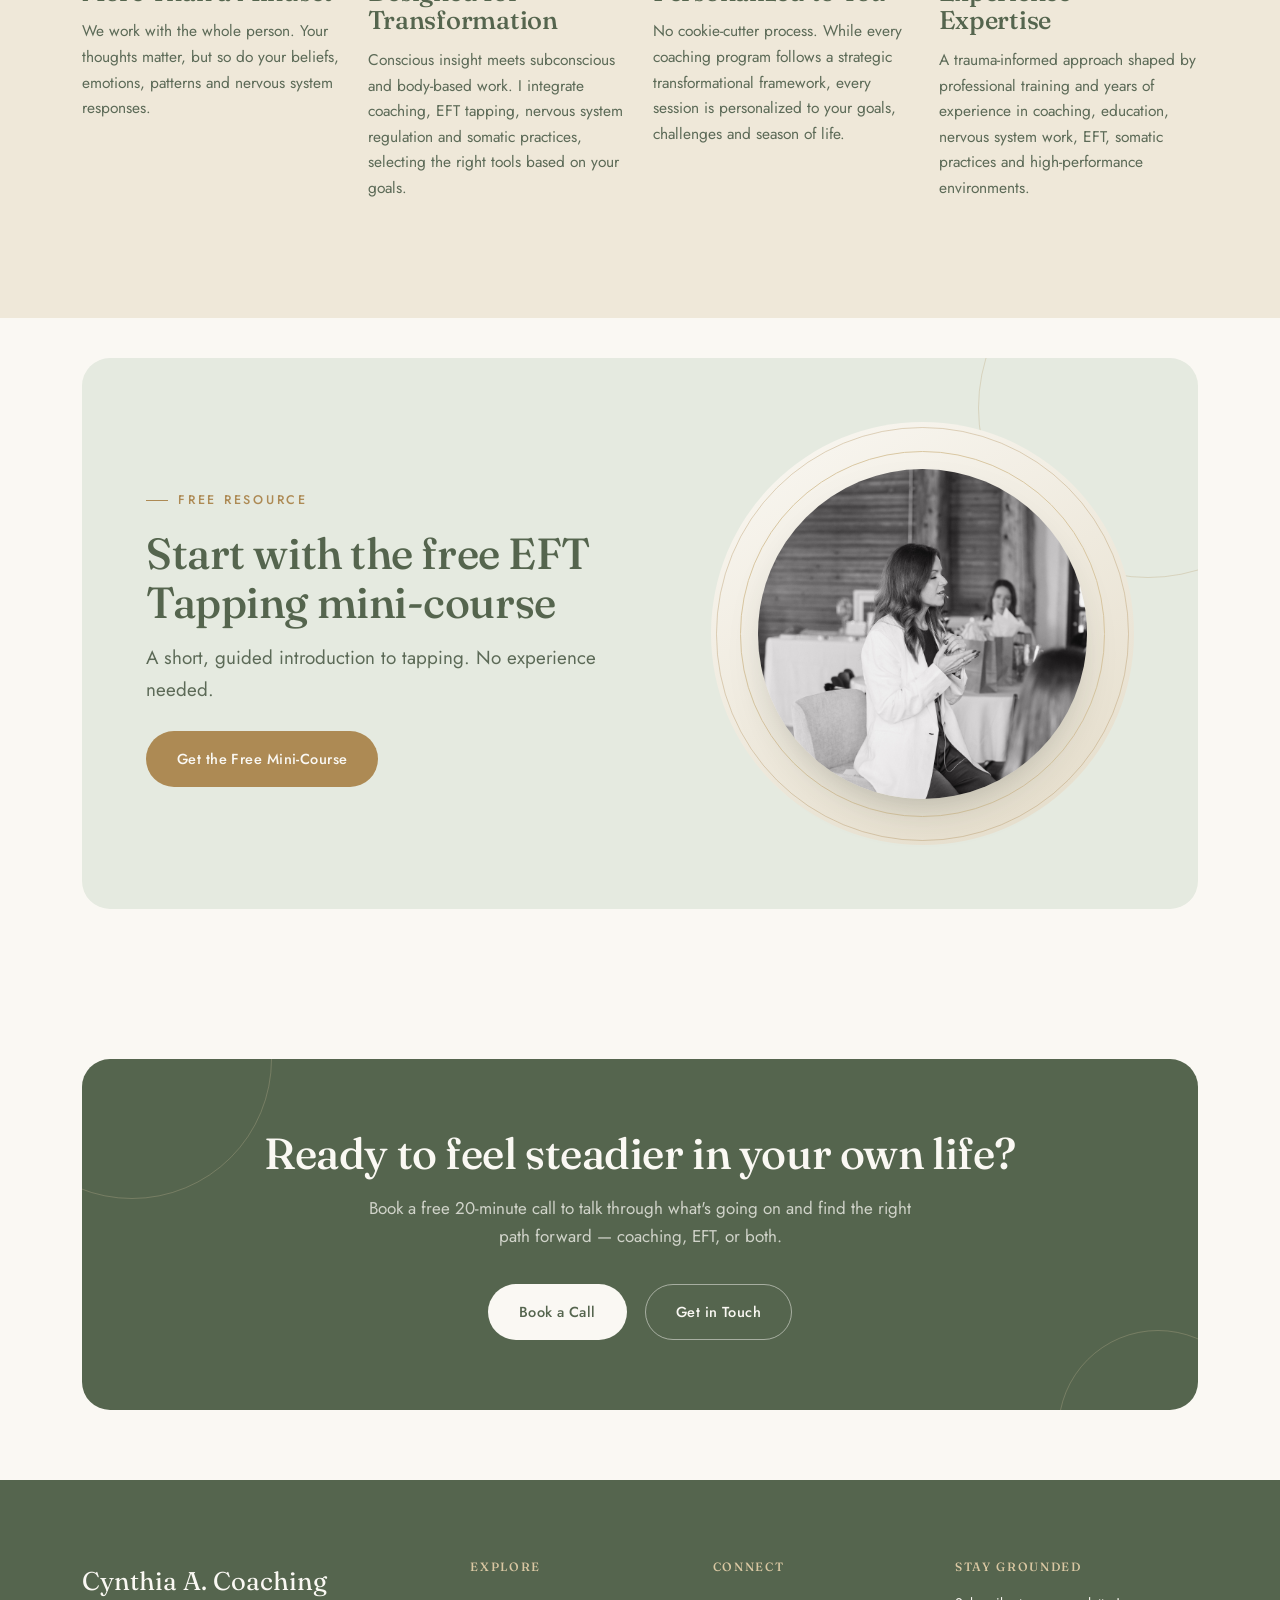
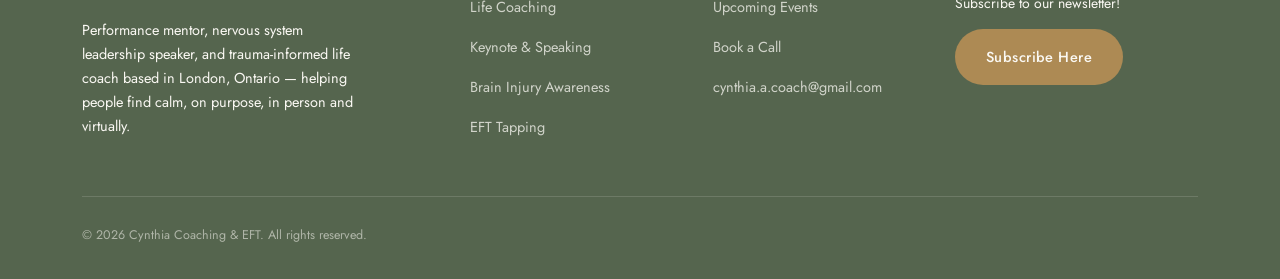
==== commit 28532814: "Rebalance the header: smaller CTA buttons, slightly larger nav links The Get in Touch / Book a Call " ====
--- a/index.html
+++ b/index.html
@@ -24,7 +24,7 @@
 <link rel="preconnect" href="https://fonts.googleapis.com">
 <link rel="preconnect" href="https://fonts.gstatic.com" crossorigin>
 <link href="https://fonts.googleapis.com/css2?family=Fraunces:ital,opsz,wght@0,9..144,400;0,9..144,500;0,9..144,600;1,9..144,400;1,9..144,500&family=Jost:wght@300;400;500;600&display=swap" rel="stylesheet">
-<link rel="stylesheet" href="styles.css?v=20">
+<link rel="stylesheet" href="styles.css?v=21">
 <script type="application/ld+json">
 {
   "@context": "https://schema.org",
--- a/styles.css
+++ b/styles.css
@@ -179,7 +179,7 @@
   gap: 36px;
 }
 .main-nav a{
-  font-size: 12px;
+  font-size: 13.5px;
   letter-spacing: 0.02em;
   color: var(--ink-soft);
   position: relative;
@@ -194,7 +194,8 @@
   height:1px;
   background: var(--gold);
 }
-.header-cta{ display:flex; align-items:center; gap:18px; }
+.header-cta{ display:flex; align-items:center; gap:14px; }
+.header-cta .btn{ padding: 11px 22px; font-size: 13.5px; }
 .main-nav-cta{ display:none; }
 .nav-toggle{
   display:none;
